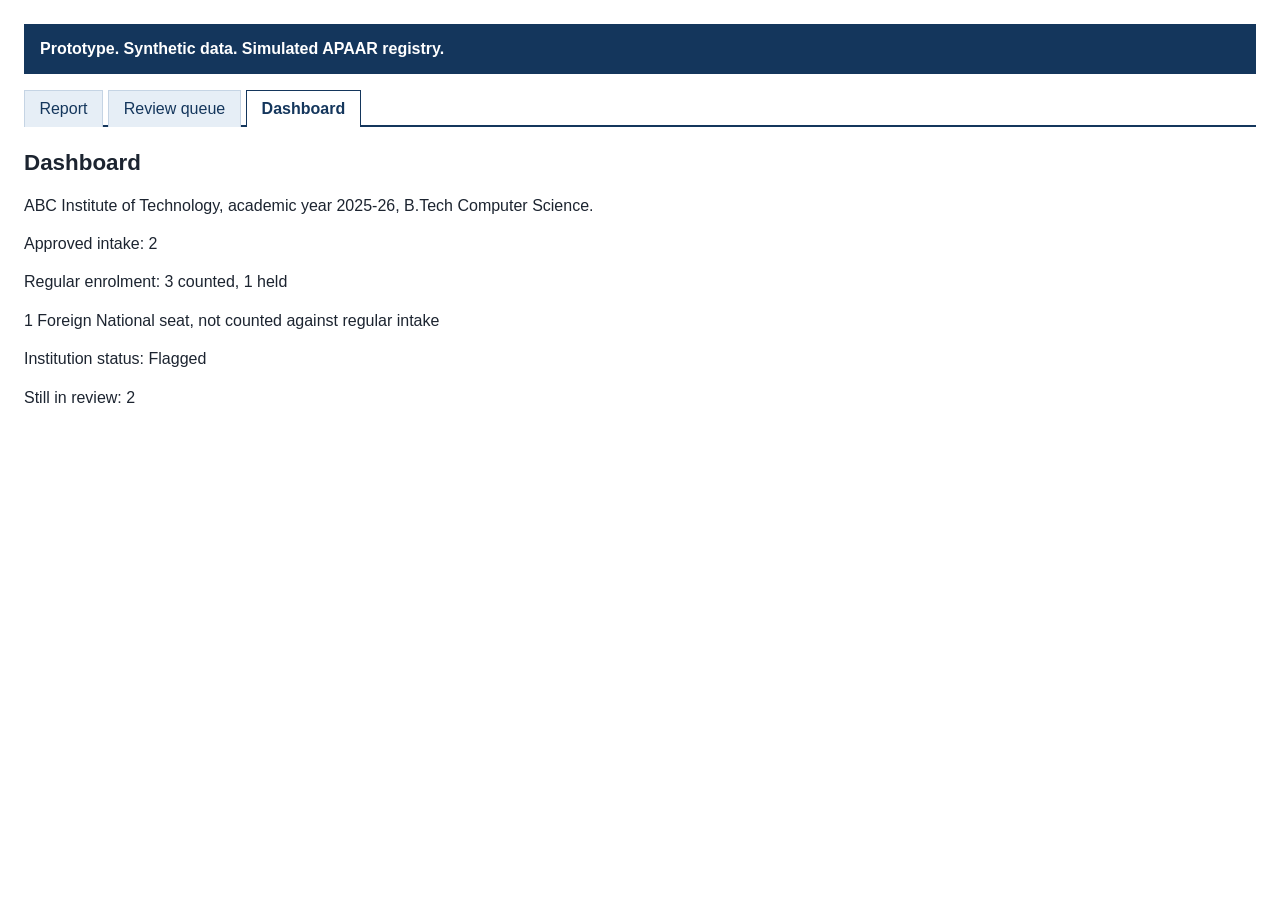
==== dashboard.html @ 9d65bcd4 "Done from my side check and only hosting is left" ====
<!DOCTYPE html>
<html lang="en">
<head>
  <meta charset="utf-8">
  <title>Dashboard</title>
  <link rel="stylesheet" href="style.css">
</head>
<body data-page="dashboard">
  <p class="banner">Prototype. Synthetic data. Simulated APAAR registry.</p>
  <nav>
    <a href="index.html">Report</a>
    <a href="review.html">Review queue</a>
    <a href="dashboard.html">Dashboard</a>
  </nav>
  <h1>Dashboard</h1>
  <div id="screen"></div>
  <script src="data.js"></script>
  <script src="app.js"></script>
</body>
</html>
---- style.css ----
body {
  background: #fff;
  color: #1c2430;
  font-family: sans-serif;
  line-height: 1.4;
  margin: 1.5rem;
}

.banner {
  background: #14365c;
  color: #fff;
  font-weight: 700;
  margin: 0 0 1rem;
  padding: 0.85rem 1rem;
}

nav {
  display: flex;
  border-bottom: 2px solid #14365c;
  margin: 0 0 1.25rem;
}

nav a {
  background: #e6eef6;
  border: 1px solid #c5d4e4;
  border-bottom: none;
  color: #14365c;
  margin: 0 0.35rem -2px 0;
  padding: 0.45rem 0.9rem;
  text-decoration: none;
}

body[data-page="report"] nav a[href="index.html"],
body[data-page="review"] nav a[href="review.html"],
body[data-page="dashboard"] nav a[href="dashboard.html"] {
  background: #fff;
  border-color: #14365c;
  font-weight: 700;
}

h1 {
  font-size: 1.4rem;
  margin: 0 0 0.75rem;
}

.card {
  background: #f7f9fc;
  border: 1px solid #d0d7e2;
  margin-bottom: 1rem;
  padding: 0.9rem 1rem;
}

.card p {
  margin: 0.25rem 0;
}

.subject {
  font-weight: 700;
}

.reason {
  background: #1d4e89;
  border-radius: 999px;
  color: #fff;
  display: inline-block;
  font-size: 0.75rem;
  font-weight: 700;
  margin-top: 0.35rem;
  padding: 0.15rem 0.55rem;
}

.message {
  margin-top: 0.55rem;
}

.held {
  font-style: italic;
}

.score {
  color: #14365c;
  font-weight: 700;
}

button {
  margin: 0.6rem 0.5rem 0 0;
}
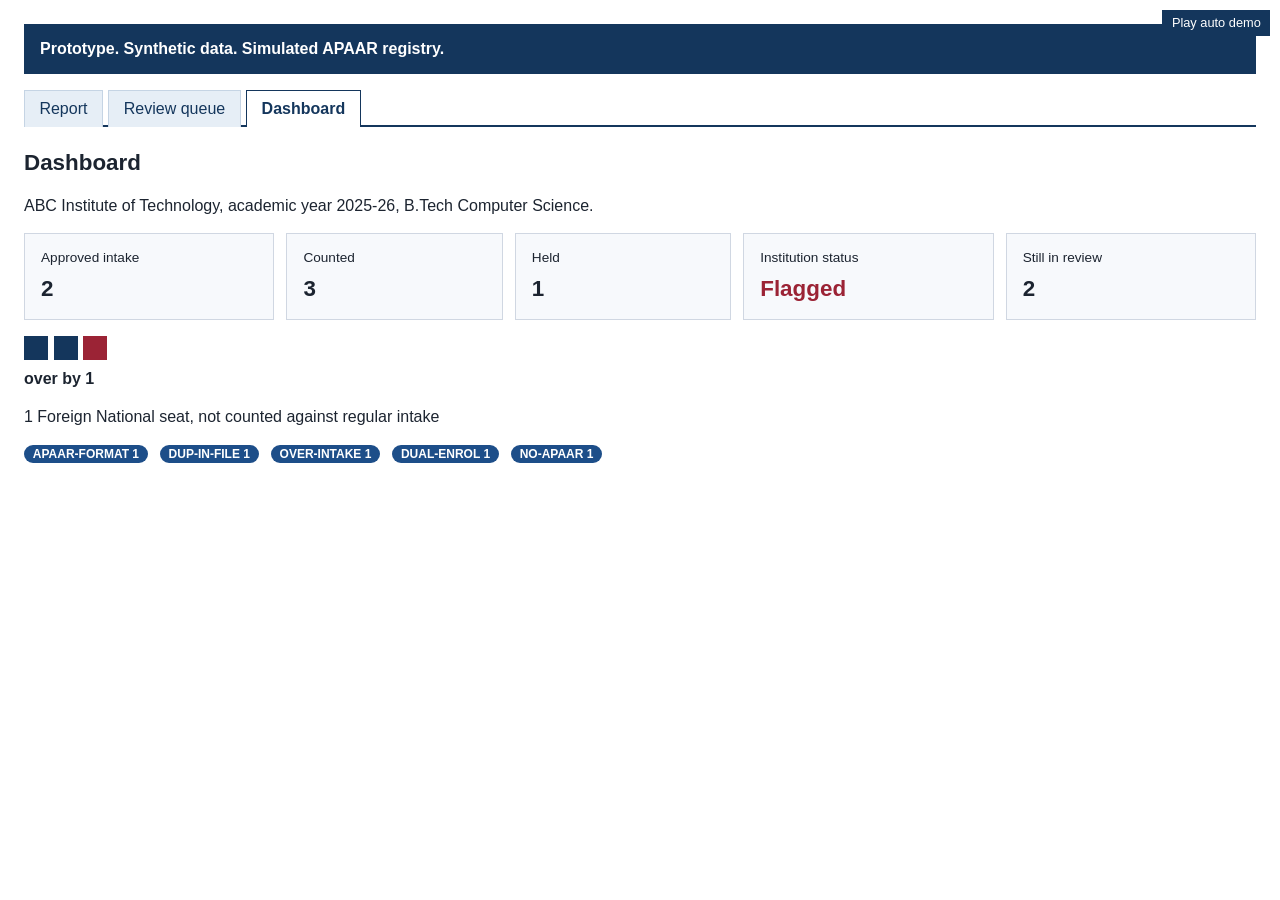
==== commit bee50bc2: "demo" ====
--- a/dashboard.html
+++ b/dashboard.html
@@ -16,5 +16,6 @@
   <div id="screen"></div>
   <script src="data.js"></script>
   <script src="app.js"></script>
+  <script src="demo.js"></script>
 </body>
 </html>
--- a/style.css
+++ b/style.css
@@ -85,3 +85,170 @@
 button {
   margin: 0.6rem 0.5rem 0 0;
 }
+
+.stats {
+  display: flex;
+  flex-wrap: wrap;
+  gap: 0.75rem;
+  margin: 1rem 0;
+}
+
+.stat {
+  background: #f7f9fc;
+  border: 1px solid #d0d7e2;
+  color: #1c2430;
+  flex: 1 1 8rem;
+  font: inherit;
+  margin: 0;
+  padding: 0.9rem 1rem;
+  text-align: left;
+}
+
+button.stat {
+  cursor: pointer;
+}
+
+.stat-label {
+  font-size: 0.85rem;
+  margin: 0;
+}
+
+.stat-value {
+  font-size: 1.4rem;
+  font-weight: 700;
+  margin: 0.35rem 0 0;
+}
+
+.stat-value.flagged {
+  color: #9b2335;
+}
+
+.stat-names {
+  margin: 0.55rem 0 0;
+  padding-left: 1.1rem;
+}
+
+.seat-bar {
+  display: flex;
+  gap: 0.35rem;
+  margin: 0.5rem 0;
+}
+
+.seat {
+  background: #14365c;
+  display: inline-block;
+  height: 1.5rem;
+  width: 1.5rem;
+}
+
+.seat-over {
+  background: #9b2335;
+}
+
+.seat-label {
+  font-weight: 700;
+  margin: 0.25rem 0 0.75rem;
+}
+
+.chips {
+  display: flex;
+  flex-wrap: wrap;
+  gap: 0.75rem;
+  margin-top: 1rem;
+}
+
+.chip-block {
+  display: flex;
+  flex-direction: column;
+  align-items: flex-start;
+}
+
+.chip {
+  background: #1d4e89;
+  border: none;
+  border-radius: 999px;
+  color: #fff;
+  cursor: pointer;
+  font-size: 0.75rem;
+  font-weight: 700;
+  margin: 0;
+  padding: 0.15rem 0.55rem;
+}
+
+.chip-detail {
+  background: #f7f9fc;
+  border: 1px solid #d0d7e2;
+  margin-top: 0.45rem;
+  padding: 0.75rem 1rem;
+}
+
+.chip-detail ul {
+  margin: 0;
+  padding-left: 1.1rem;
+}
+
+.demo-play {
+  background: #14365c;
+  border: none;
+  color: #fff;
+  cursor: pointer;
+  font-family: sans-serif;
+  font-size: 0.8rem;
+  margin: 0;
+  padding: 0.35rem 0.6rem;
+  position: fixed;
+  right: 0.6rem;
+  top: 0.6rem;
+  z-index: 30;
+}
+
+.demo-controls {
+  align-items: center;
+  background: #f7f9fc;
+  border: 1px solid #d0d7e2;
+  display: flex;
+  flex-wrap: wrap;
+  gap: 0.35rem;
+  justify-content: flex-end;
+  max-width: 28rem;
+  padding: 0.35rem;
+  position: fixed;
+  right: 0.6rem;
+  top: 0.6rem;
+  z-index: 30;
+}
+
+.demo-controls-hidden {
+  display: none;
+}
+
+.demo-controls button,
+.demo-controls select {
+  font-family: sans-serif;
+  font-size: 0.75rem;
+  margin: 0;
+}
+
+.demo-caption {
+  background: #14365c;
+  bottom: 1.25rem;
+  color: #fff;
+  font-family: sans-serif;
+  font-size: 1.3rem;
+  left: 50%;
+  line-height: 1.4;
+  margin: 0;
+  max-width: 46rem;
+  padding: 0.9rem 1.1rem;
+  position: fixed;
+  text-align: center;
+  transform: translateX(-50%);
+  width: calc(100% - 2rem);
+  z-index: 30;
+}
+
+.demo-highlight {
+  box-shadow: 0 0 16px rgba(29, 78, 137, 0.35);
+  outline: 3px solid #1d4e89;
+  outline-offset: 4px;
+}
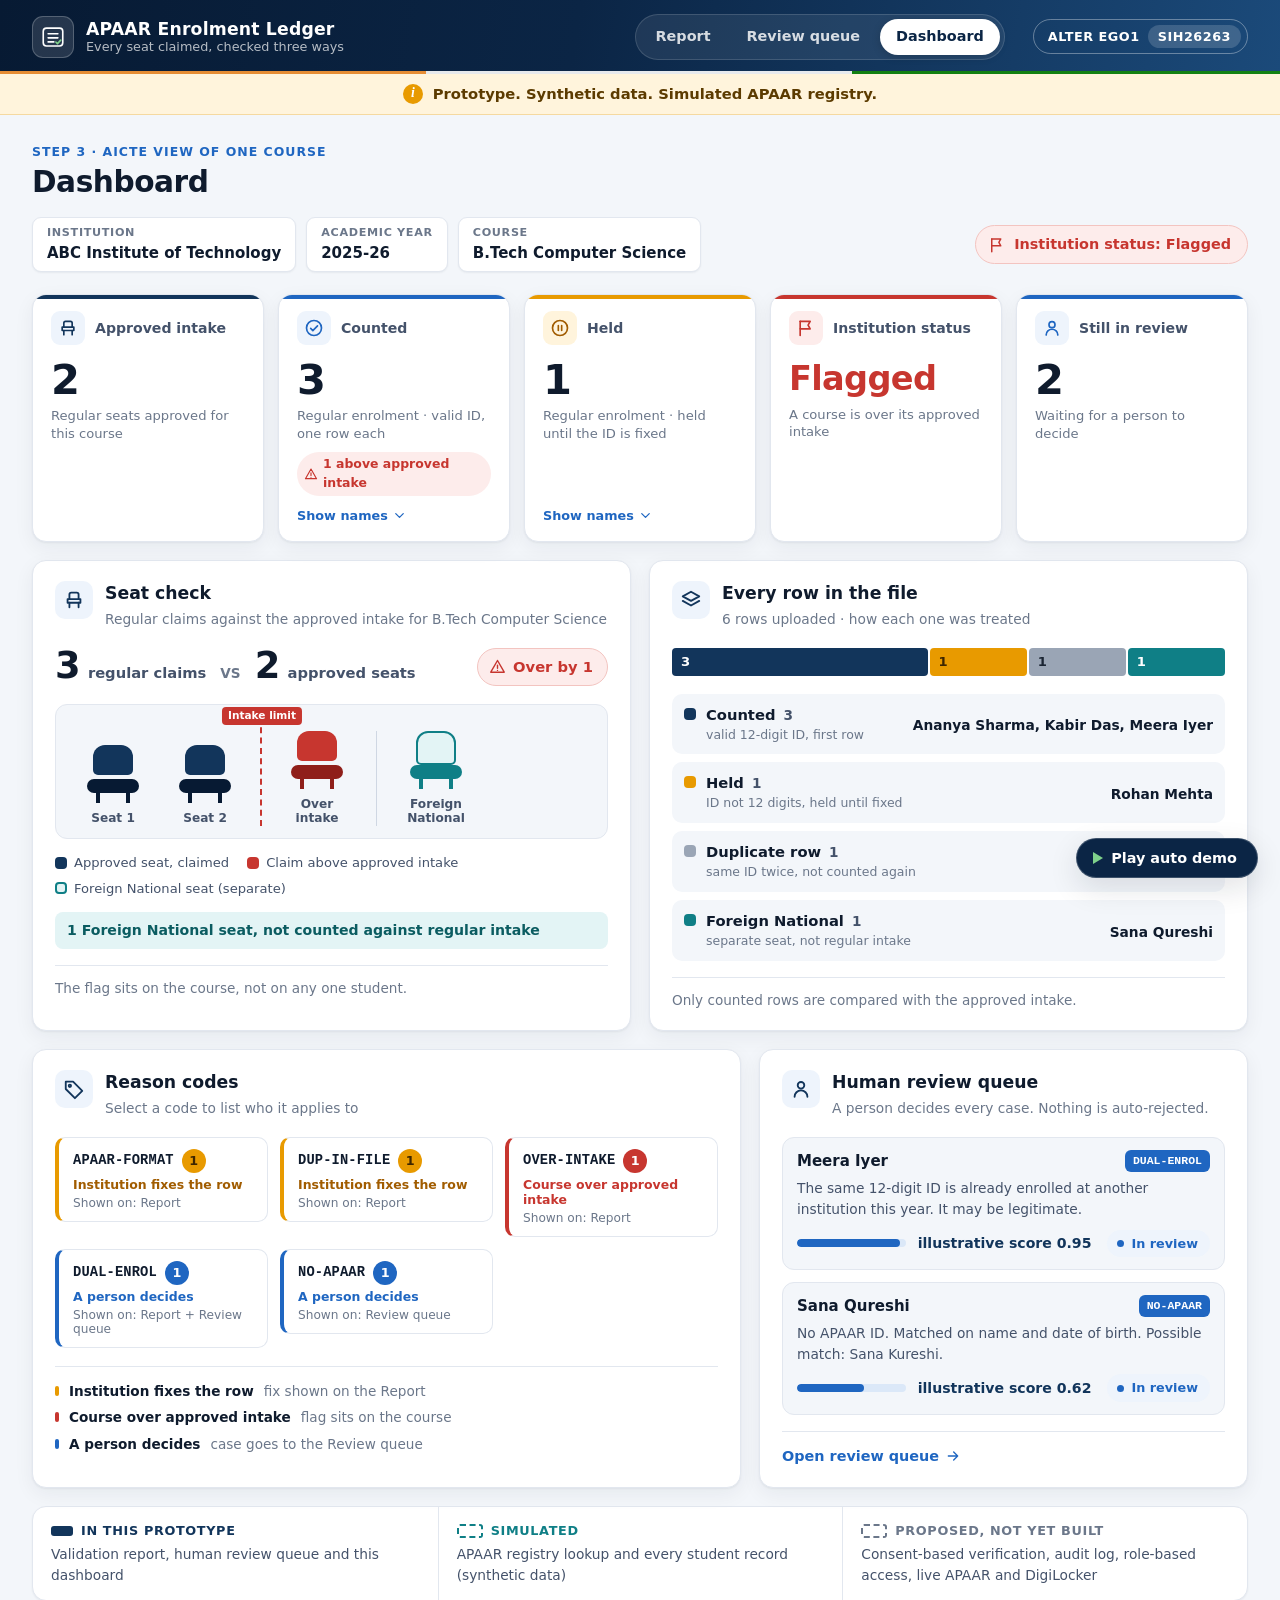
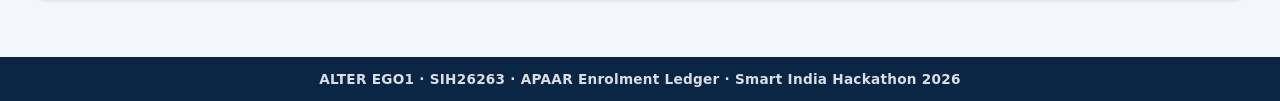
==== commit 30cbf29d: "Made design changes and updated looks of the dashboard" ====
--- a/dashboard.html
+++ b/dashboard.html
@@ -2,18 +2,35 @@
 <html lang="en">
 <head>
   <meta charset="utf-8">
-  <title>Dashboard</title>
+  <meta name="viewport" content="width=device-width, initial-scale=1">
+  <title>Dashboard · APAAR Enrolment Ledger</title>
   <link rel="stylesheet" href="style.css">
 </head>
 <body data-page="dashboard">
+  <header class="topbar">
+    <a class="brand" href="index.html">
+      <span class="brand-mark" aria-hidden="true">
+        <svg viewBox="0 0 32 32"><rect x="4" y="5" width="24" height="22" rx="4"/><path d="M10 12h12M10 17h12M10 22h7"/><path d="M19.5 22.2l2 2 4-4.4"/></svg>
+      </span>
+      <span class="brand-text">
+        <span class="brand-name">APAAR Enrolment Ledger</span>
+        <span class="brand-sub">Every seat claimed, checked three ways</span>
+      </span>
+    </a>
+    <nav>
+      <a href="index.html">Report</a>
+      <a href="review.html">Review queue</a>
+      <a href="dashboard.html">Dashboard</a>
+    </nav>
+    <p class="team-chip">ALTER EGO1 <span>SIH26263</span></p>
+  </header>
   <p class="banner">Prototype. Synthetic data. Simulated APAAR registry.</p>
-  <nav>
-    <a href="index.html">Report</a>
-    <a href="review.html">Review queue</a>
-    <a href="dashboard.html">Dashboard</a>
-  </nav>
-  <h1>Dashboard</h1>
-  <div id="screen"></div>
+  <main class="page">
+    <p class="eyebrow">Step 3 · AICTE view of one course</p>
+    <h1>Dashboard</h1>
+    <div id="screen"></div>
+  </main>
+  <footer class="site-footer">ALTER EGO1 · SIH26263 · APAAR Enrolment Ledger · Smart India Hackathon 2026</footer>
   <script src="data.js"></script>
   <script src="app.js"></script>
   <script src="demo.js"></script>
--- a/style.css
+++ b/style.css
@@ -1,220 +1,1531 @@
+/* APAAR Enrolment Ledger prototype. Plain CSS, no libraries. */
+
+:root {
+  --navy-950: #071a33;
+  --navy-900: #0b2545;
+  --navy-800: #12355b;
+  --navy-700: #1b4a7a;
+  --blue-600: #1f66c1;
+  --blue-500: #2a78d6;
+  --blue-100: #dbe8f8;
+  --blue-50: #eef4fc;
+
+  --ink: #0f1b2d;
+  --ink-2: #44526a;
+  --ink-3: #6b778a;
+  --line: #e2e7ef;
+  --line-2: #cfd7e3;
+  --surface: #ffffff;
+  --bg: #f3f6fa;
+
+  --red: #c7362f;
+  --red-bg: #fdeceb;
+  --red-line: #f3c4c0;
+  --amber: #a15c00;
+  --amber-mark: #e89a00;
+  --amber-bg: #fff4dc;
+  --amber-line: #f5d9a0;
+  --green: #18794e;
+  --green-bg: #e6f4ec;
+  --teal: #0f7f86;
+  --teal-bg: #e3f4f5;
+  --gray-mark: #9aa5b5;
+
+  --radius: 14px;
+  --radius-sm: 9px;
+  --shadow-sm: 0 1px 2px rgba(15, 27, 45, 0.06);
+  --shadow: 0 1px 2px rgba(15, 27, 45, 0.05), 0 6px 20px rgba(15, 27, 45, 0.06);
+  --shadow-lg: 0 10px 30px rgba(15, 27, 45, 0.12);
+
+  --font: "Inter", "Segoe UI", "Noto Sans", Roboto, system-ui, -apple-system, "Helvetica Neue", Arial, sans-serif;
+  --mono: ui-monospace, "SFMono-Regular", "Cascadia Code", "Noto Sans Mono", Menlo, monospace;
+}
+
+* {
+  box-sizing: border-box;
+}
+
+html {
+  scroll-behavior: smooth;
+}
+
 body {
-  background: #fff;
-  color: #1c2430;
-  font-family: sans-serif;
-  line-height: 1.4;
-  margin: 1.5rem;
-}
-
-.banner {
-  background: #14365c;
+  background: var(--bg);
+  color: var(--ink);
+  display: flex;
+  flex-direction: column;
+  font-family: var(--font);
+  font-size: 15px;
+  line-height: 1.5;
+  margin: 0;
+  min-height: 100vh;
+  -webkit-font-smoothing: antialiased;
+}
+
+/* ---------- Top bar ---------- */
+
+.topbar {
+  align-items: center;
+  background: linear-gradient(100deg, var(--navy-950) 0%, var(--navy-900) 45%, var(--navy-700) 100%);
   color: #fff;
-  font-weight: 700;
-  margin: 0 0 1rem;
-  padding: 0.85rem 1rem;
+  display: flex;
+  flex-wrap: wrap;
+  gap: 12px 28px;
+  padding: 14px 32px;
+  position: relative;
+}
+
+.topbar::after {
+  background: linear-gradient(90deg, #ff9933 0 33.3%, #ffffff 33.3% 66.6%, #138808 66.6% 100%);
+  bottom: 0;
+  content: "";
+  height: 3px;
+  left: 0;
+  opacity: 0.9;
+  position: absolute;
+  right: 0;
+}
+
+.brand {
+  align-items: center;
+  color: inherit;
+  display: flex;
+  gap: 12px;
+  text-decoration: none;
+}
+
+.brand-mark {
+  align-items: center;
+  background: rgba(255, 255, 255, 0.12);
+  border: 1px solid rgba(255, 255, 255, 0.22);
+  border-radius: 11px;
+  display: inline-flex;
+  height: 42px;
+  justify-content: center;
+  width: 42px;
+}
+
+.brand-mark svg {
+  fill: none;
+  height: 26px;
+  stroke: #fff;
+  stroke-linecap: round;
+  stroke-linejoin: round;
+  stroke-width: 2;
+  width: 26px;
+}
+
+.brand-mark svg path:last-child {
+  stroke: #7fd18b;
+}
+
+.brand-text {
+  display: flex;
+  flex-direction: column;
+  line-height: 1.2;
+}
+
+.brand-name {
+  font-size: 1.08rem;
+  font-weight: 700;
+  letter-spacing: 0.01em;
+}
+
+.brand-sub {
+  color: rgba(255, 255, 255, 0.7);
+  font-size: 0.8rem;
 }
 
 nav {
-  display: flex;
-  border-bottom: 2px solid #14365c;
-  margin: 0 0 1.25rem;
+  background: rgba(255, 255, 255, 0.08);
+  border: 1px solid rgba(255, 255, 255, 0.14);
+  border-radius: 999px;
+  display: flex;
+  gap: 4px;
+  margin-left: auto;
+  padding: 4px;
 }
 
 nav a {
-  background: #e6eef6;
-  border: 1px solid #c5d4e4;
-  border-bottom: none;
-  color: #14365c;
-  margin: 0 0.35rem -2px 0;
-  padding: 0.45rem 0.9rem;
+  border-radius: 999px;
+  color: rgba(255, 255, 255, 0.82);
+  font-size: 0.9rem;
+  font-weight: 600;
+  padding: 7px 16px;
   text-decoration: none;
+  transition: background 0.15s ease, color 0.15s ease;
+}
+
+nav a:hover {
+  background: rgba(255, 255, 255, 0.12);
+  color: #fff;
 }
 
 body[data-page="report"] nav a[href="index.html"],
 body[data-page="review"] nav a[href="review.html"],
 body[data-page="dashboard"] nav a[href="dashboard.html"] {
   background: #fff;
-  border-color: #14365c;
-  font-weight: 700;
+  box-shadow: 0 2px 8px rgba(0, 0, 0, 0.18);
+  color: var(--navy-900);
+}
+
+.team-chip {
+  align-items: center;
+  border: 1px solid rgba(255, 255, 255, 0.35);
+  border-radius: 999px;
+  display: inline-flex;
+  font-size: 0.8rem;
+  font-weight: 700;
+  gap: 8px;
+  letter-spacing: 0.04em;
+  margin: 0;
+  padding: 5px 6px 5px 14px;
+}
+
+.team-chip span {
+  background: rgba(255, 255, 255, 0.16);
+  border-radius: 999px;
+  font-weight: 600;
+  padding: 2px 10px;
+}
+
+/* ---------- Prototype banner (required on every page) ---------- */
+
+.banner {
+  align-items: center;
+  background: var(--amber-bg);
+  border-bottom: 1px solid var(--amber-line);
+  color: #5c3b00;
+  display: flex;
+  font-size: 0.92rem;
+  font-weight: 700;
+  gap: 10px;
+  justify-content: center;
+  margin: 0;
+  padding: 9px 32px;
+}
+
+.banner::before {
+  align-items: center;
+  background: var(--amber-mark);
+  border-radius: 50%;
+  color: #fff;
+  content: "i";
+  display: inline-flex;
+  flex: none;
+  font-family: Georgia, serif;
+  font-size: 0.85rem;
+  font-style: italic;
+  font-weight: 700;
+  height: 20px;
+  justify-content: center;
+  width: 20px;
+}
+
+/* ---------- Page ---------- */
+
+.page {
+  flex: 1;
+  margin: 0 auto;
+  max-width: 1320px;
+  padding: 28px 32px 56px;
+  width: 100%;
+}
+
+.eyebrow {
+  color: var(--blue-600);
+  font-size: 0.78rem;
+  font-weight: 700;
+  letter-spacing: 0.08em;
+  margin: 0 0 4px;
+  text-transform: uppercase;
 }
 
 h1 {
-  font-size: 1.4rem;
-  margin: 0 0 0.75rem;
+  font-size: 1.85rem;
+  font-weight: 800;
+  letter-spacing: -0.015em;
+  line-height: 1.2;
+  margin: 0 0 16px;
+}
+
+.lede {
+  color: var(--ink-2);
+  font-size: 1rem;
+  margin: 0 0 18px;
+}
+
+.site-footer {
+  background: var(--navy-900);
+  color: rgba(255, 255, 255, 0.85);
+  font-size: 0.85rem;
+  font-weight: 600;
+  letter-spacing: 0.02em;
+  padding: 12px 32px;
+  text-align: center;
+}
+
+.icon {
+  display: inline-flex;
+  flex: none;
+}
+
+.icon svg {
+  fill: none;
+  height: 100%;
+  stroke: currentColor;
+  stroke-linecap: round;
+  stroke-linejoin: round;
+  stroke-width: 2;
+  width: 100%;
+}
+
+/* ---------- Context bar ---------- */
+
+.context {
+  align-items: stretch;
+  display: flex;
+  flex-wrap: wrap;
+  gap: 10px;
+  margin: 0 0 22px;
+}
+
+.context-item {
+  background: var(--surface);
+  border: 1px solid var(--line);
+  border-radius: var(--radius-sm);
+  box-shadow: var(--shadow-sm);
+  display: flex;
+  flex-direction: column;
+  margin: 0;
+  padding: 7px 14px;
+}
+
+.context-label {
+  color: var(--ink-3);
+  font-size: 0.7rem;
+  font-weight: 700;
+  letter-spacing: 0.06em;
+  text-transform: uppercase;
+}
+
+.context-value {
+  font-weight: 650;
+}
+
+.status-pill {
+  align-items: center;
+  align-self: center;
+  border-radius: 999px;
+  display: inline-flex;
+  font-size: 0.9rem;
+  font-weight: 700;
+  gap: 8px;
+  margin: 0 0 0 auto;
+  padding: 8px 16px 8px 12px;
+}
+
+.status-pill .icon {
+  height: 18px;
+  width: 18px;
+}
+
+.status-pill.is-flagged {
+  background: var(--red-bg);
+  border: 1px solid var(--red-line);
+  color: var(--red);
+}
+
+.status-pill.is-flagged .icon {
+  animation: wave 2.4s ease-in-out infinite;
+  transform-origin: 20% 90%;
+}
+
+.status-pill.is-clear {
+  background: var(--green-bg);
+  color: var(--green);
+}
+
+/* ---------- Cards (Report and Review queue) ---------- */
+
+.card-grid {
+  display: grid;
+  gap: 16px;
+  grid-template-columns: repeat(auto-fill, minmax(min(100%, 420px), 1fr));
 }
 
 .card {
-  background: #f7f9fc;
-  border: 1px solid #d0d7e2;
-  margin-bottom: 1rem;
-  padding: 0.9rem 1rem;
+  --accent: var(--amber-mark);
+  animation: rise 0.45s ease backwards;
+  animation-delay: calc(var(--i, 0) * 70ms);
+  background: var(--surface);
+  border: 1px solid var(--line);
+  border-radius: var(--radius);
+  box-shadow: var(--shadow);
+  margin: 0;
+  overflow: hidden;
+  padding: 18px 20px 18px 24px;
+  position: relative;
+}
+
+.card::before {
+  background: var(--accent);
+  bottom: 0;
+  content: "";
+  left: 0;
+  position: absolute;
+  top: 0;
+  width: 5px;
+}
+
+.card[data-kind="seat"] {
+  --accent: var(--red);
+}
+
+.card[data-kind="person"] {
+  --accent: var(--blue-500);
 }
 
 .card p {
-  margin: 0.25rem 0;
+  margin: 0;
 }
 
 .subject {
-  font-weight: 700;
-}
-
-.reason {
-  background: #1d4e89;
+  font-size: 1.12rem;
+  font-weight: 750;
+}
+
+.card .reason {
+  background: var(--navy-900);
+  border-radius: 6px;
+  color: #fff;
+  display: inline-block;
+  font-family: var(--mono);
+  font-size: 0.74rem;
+  font-weight: 700;
+  letter-spacing: 0.02em;
+  margin-top: 6px;
+  padding: 3px 9px;
+}
+
+.card[data-kind="seat"] .reason {
+  background: var(--red);
+}
+
+.card[data-kind="person"] .reason {
+  background: var(--blue-600);
+}
+
+.card .message {
+  margin-top: 10px;
+}
+
+.fix {
+  background: var(--bg);
+  border: 1px solid var(--line);
+  border-radius: 8px;
+  color: var(--ink-2);
+  font-size: 0.92rem;
+  padding: 7px 11px;
+}
+
+.card .fix {
+  margin-top: 10px;
+}
+
+.card .held {
+  align-items: center;
+  color: var(--amber);
+  display: flex;
+  font-size: 0.9rem;
+  font-weight: 600;
+  gap: 6px;
+  margin-top: 10px;
+}
+
+.held::before {
+  background: var(--amber-mark);
+  border-radius: 50%;
+  content: "";
+  height: 8px;
+  width: 8px;
+}
+
+/* Illustrative score meter */
+
+.score-meter {
+  align-items: center;
+  display: flex;
+  gap: 12px;
+  margin-top: 12px;
+}
+
+.score-track {
+  background: var(--blue-100);
+  border-radius: 999px;
+  flex: 1;
+  height: 8px;
+  max-width: 220px;
+  overflow: hidden;
+}
+
+.score-fill {
+  animation: grow 0.9s cubic-bezier(0.2, 0.7, 0.2, 1) 0.2s backwards;
+  background: var(--blue-600);
+  border-radius: 999px;
+  display: block;
+  height: 100%;
+  transform-origin: left center;
+}
+
+.score {
+  color: var(--navy-800);
+  font-size: 0.88rem;
+  font-variant-numeric: tabular-nums;
+  font-weight: 700;
+  white-space: nowrap;
+}
+
+.decision {
+  align-items: center;
+  background: var(--blue-50);
+  border-radius: 999px;
+  color: var(--blue-600);
+  display: inline-flex;
+  font-size: 0.8rem;
+  font-weight: 700;
+  gap: 7px;
+  padding: 4px 12px 4px 10px;
+  transition: background 0.2s ease, color 0.2s ease;
+}
+
+.card .decision {
+  margin-top: 12px;
+}
+
+.decision::before {
+  animation: pulse 1.6s ease-in-out infinite;
+  background: currentColor;
+  border-radius: 50%;
+  content: "";
+  height: 7px;
+  width: 7px;
+}
+
+.decision[data-state="accepted"] {
+  animation: pop 0.35s ease;
+  background: var(--green-bg);
+  color: var(--green);
+}
+
+.decision[data-state="sent-back"] {
+  animation: pop 0.35s ease;
+  background: var(--amber-bg);
+  color: var(--amber);
+}
+
+.decision[data-state="accepted"]::before,
+.decision[data-state="sent-back"]::before {
+  animation: none;
+}
+
+.actions {
+  border-top: 1px solid var(--line);
+  display: flex;
+  gap: 10px;
+  margin-top: 14px;
+  padding-top: 14px;
+}
+
+button {
+  font-family: inherit;
+}
+
+.btn {
+  border-radius: 9px;
+  cursor: pointer;
+  font-size: 0.92rem;
+  font-weight: 700;
+  margin: 0;
+  padding: 9px 18px;
+  transition: transform 0.1s ease, box-shadow 0.15s ease, background 0.15s ease;
+}
+
+.btn:active {
+  transform: translateY(1px);
+}
+
+.btn-primary {
+  background: var(--navy-800);
+  border: 1px solid var(--navy-800);
+  box-shadow: 0 2px 6px rgba(18, 53, 91, 0.25);
+  color: #fff;
+}
+
+.btn-primary:hover {
+  background: var(--navy-700);
+}
+
+.btn-secondary {
+  background: #fff;
+  border: 1px solid var(--line-2);
+  color: var(--navy-800);
+}
+
+.btn-secondary:hover {
+  background: var(--bg);
+}
+
+/* ---------- Dashboard: stat cards ---------- */
+
+.stats {
+  display: grid;
+  gap: 14px;
+  grid-template-columns: repeat(5, minmax(0, 1fr));
+  margin: 0 0 18px;
+}
+
+.stat {
+  --tone: var(--navy-800);
+  --tone-bg: var(--blue-50);
+  align-items: flex-start;
+  animation: rise 0.5s ease backwards;
+  animation-delay: calc(var(--i, 0) * 70ms);
+  background: var(--surface);
+  border: 1px solid var(--line);
+  border-radius: var(--radius);
+  box-shadow: var(--shadow);
+  color: var(--ink);
+  display: flex;
+  flex-direction: column;
+  font: inherit;
+  margin: 0;
+  overflow: hidden;
+  padding: 16px 18px;
+  position: relative;
+  text-align: left;
+}
+
+.stat::before {
+  background: var(--tone);
+  content: "";
+  height: 4px;
+  left: 0;
+  position: absolute;
+  right: 0;
+  top: 0;
+}
+
+.tone-navy { --tone: var(--navy-800); --tone-bg: var(--blue-50); }
+.tone-blue { --tone: var(--blue-600); --tone-bg: var(--blue-50); }
+.tone-amber { --tone: var(--amber-mark); --tone-bg: var(--amber-bg); }
+.tone-red { --tone: var(--red); --tone-bg: var(--red-bg); }
+.tone-green { --tone: var(--green); --tone-bg: var(--green-bg); }
+
+button.stat {
+  cursor: pointer;
+  transition: transform 0.15s ease, box-shadow 0.15s ease, border-color 0.15s ease;
+}
+
+button.stat:hover {
+  border-color: var(--line-2);
+  box-shadow: var(--shadow-lg);
+  transform: translateY(-2px);
+}
+
+.stat-top {
+  align-items: center;
+  display: flex;
+  gap: 10px;
+}
+
+.stat-icon {
+  background: var(--tone-bg);
+  border-radius: 9px;
+  color: var(--tone);
+  height: 34px;
+  padding: 7px;
+  width: 34px;
+}
+
+.tone-amber .stat-icon {
+  color: var(--amber);
+}
+
+.stat-label {
+  color: var(--ink-2);
+  font-size: 0.88rem;
+  font-weight: 650;
+}
+
+.stat-value {
+  font-size: 2.6rem;
+  font-variant-numeric: tabular-nums;
+  font-weight: 800;
+  letter-spacing: -0.02em;
+  line-height: 1.1;
+  margin: 12px 0 4px;
+}
+
+.stat-value.flagged {
+  color: var(--red);
+  font-size: 2.1rem;
+  line-height: 1.32;
+}
+
+.stat-caption {
+  color: var(--ink-3);
+  font-size: 0.82rem;
+  line-height: 1.35;
+}
+
+.stat-delta {
+  align-items: center;
+  background: var(--red-bg);
+  border-radius: 999px;
+  color: var(--red);
+  display: inline-flex;
+  font-size: 0.78rem;
+  font-weight: 700;
+  gap: 5px;
+  margin-top: 10px;
+  padding: 3px 10px 3px 7px;
+}
+
+.stat-delta .icon {
+  height: 14px;
+  width: 14px;
+}
+
+.stat-hint {
+  align-items: center;
+  color: var(--blue-600);
+  display: inline-flex;
+  font-size: 0.8rem;
+  font-weight: 700;
+  gap: 4px;
+  margin-top: auto;
+  padding-top: 10px;
+}
+
+.stat-hint .icon {
+  height: 15px;
+  transition: transform 0.2s ease;
+  width: 15px;
+}
+
+.stat[aria-expanded="true"] .stat-hint .icon {
+  transform: rotate(180deg);
+}
+
+.stat-names {
+  animation: rise 0.25s ease backwards;
+  border-top: 1px dashed var(--line-2);
+  display: flex;
+  flex-direction: column;
+  gap: 5px;
+  margin-top: 10px;
+  padding-top: 10px;
+  width: 100%;
+}
+
+.stat-names[hidden] {
+  display: none;
+}
+
+.stat-name {
+  align-items: center;
+  display: flex;
+  font-size: 0.9rem;
+  font-weight: 600;
+  gap: 8px;
+}
+
+.stat-name::before {
+  background: var(--tone);
+  border-radius: 50%;
+  content: "";
+  height: 7px;
+  width: 7px;
+}
+
+/* ---------- Dashboard: panels ---------- */
+
+.dash-grid {
+  display: grid;
+  gap: 18px;
+  grid-template-columns: minmax(0, 1fr) minmax(0, 1fr);
+  margin-bottom: 18px;
+}
+
+.dash-grid-b {
+  grid-template-columns: minmax(0, 1.45fr) minmax(0, 1fr);
+}
+
+.panel {
+  animation: rise 0.55s ease 0.25s backwards;
+  background: var(--surface);
+  border: 1px solid var(--line);
+  border-radius: var(--radius);
+  box-shadow: var(--shadow);
+  padding: 20px 22px;
+}
+
+.panel-head {
+  align-items: flex-start;
+  display: flex;
+  gap: 12px;
+  margin-bottom: 18px;
+}
+
+.panel-icon {
+  background: var(--blue-50);
+  border-radius: 10px;
+  color: var(--navy-800);
+  height: 38px;
+  padding: 8px;
+  width: 38px;
+}
+
+.panel-title {
+  font-size: 1.08rem;
+  font-weight: 750;
+  margin: 0;
+}
+
+.panel-sub {
+  color: var(--ink-3);
+  font-size: 0.86rem;
+  margin: 2px 0 0;
+}
+
+.panel-foot {
+  border-top: 1px solid var(--line);
+  color: var(--ink-3);
+  font-size: 0.85rem;
+  margin: 16px 0 0;
+  padding-top: 12px;
+}
+
+.panel-link {
+  align-items: center;
+  border-top: 1px solid var(--line);
+  color: var(--blue-600);
+  display: flex;
+  font-size: 0.9rem;
+  font-weight: 700;
+  gap: 6px;
+  margin-top: 16px;
+  padding-top: 14px;
+  text-decoration: none;
+}
+
+.panel-link .icon {
+  height: 16px;
+  transition: transform 0.15s ease;
+  width: 16px;
+}
+
+.panel-link:hover .icon {
+  transform: translateX(3px);
+}
+
+/* Seat check (CSS-only seats) */
+
+.seat-hero {
+  align-items: center;
+  display: flex;
+  flex-wrap: wrap;
+  gap: 12px 18px;
+  justify-content: space-between;
+  margin-bottom: 18px;
+}
+
+.seat-figure {
+  align-items: baseline;
+  display: flex;
+  flex-wrap: wrap;
+  gap: 4px 8px;
+  margin: 0;
+}
+
+.seat-num {
+  font-size: 2.3rem;
+  font-variant-numeric: tabular-nums;
+  font-weight: 800;
+  letter-spacing: -0.02em;
+  line-height: 1;
+}
+
+.seat-of {
+  color: var(--ink-2);
+  font-size: 0.92rem;
+  font-weight: 600;
+}
+
+.seat-vs {
+  color: var(--ink-3);
+  font-size: 0.85rem;
+  font-weight: 700;
+  margin: 0 6px;
+  text-transform: uppercase;
+}
+
+.seat-label {
+  align-items: center;
+  border-radius: 999px;
+  display: inline-flex;
+  font-size: 0.92rem;
+  font-weight: 800;
+  gap: 7px;
+  margin: 0;
+  padding: 7px 14px 7px 11px;
+}
+
+.seat-label .icon {
+  height: 17px;
+  width: 17px;
+}
+
+.seat-label.is-over {
+  background: var(--red-bg);
+  border: 1px solid var(--red-line);
+  color: var(--red);
+}
+
+.seat-label.is-ok {
+  background: var(--green-bg);
+  color: var(--green);
+}
+
+.seat-bar {
+  align-items: flex-end;
+  background: var(--bg);
+  border: 1px solid var(--line);
+  border-radius: 12px;
+  display: flex;
+  flex-wrap: wrap;
+  gap: 14px;
+  padding: 26px 18px 12px;
+}
+
+.seat-slot {
+  align-items: center;
+  animation: seat-in 0.5s cubic-bezier(0.2, 0.8, 0.3, 1.3) backwards;
+  animation-delay: calc(0.35s + var(--i, 0) * 130ms);
+  display: flex;
+  flex-direction: column;
+  gap: 8px;
+  width: 78px;
+}
+
+.seat {
+  --seat: var(--navy-800);
+  --seat-dark: var(--navy-950);
+  background:
+    linear-gradient(var(--seat-dark), var(--seat-dark)) 9px 100% / 4px 12px no-repeat,
+    linear-gradient(var(--seat-dark), var(--seat-dark)) calc(100% - 9px) 100% / 4px 12px no-repeat;
+  display: block;
+  height: 58px;
+  position: relative;
+  width: 52px;
+}
+
+/* Backrest */
+.seat::before {
+  background: var(--seat);
+  border-radius: 12px 12px 5px 5px;
+  content: "";
+  height: 30px;
+  left: 6px;
+  position: absolute;
+  right: 6px;
+  top: 0;
+}
+
+/* Cushion */
+.seat::after {
+  background: var(--seat-dark);
+  border-radius: 7px;
+  bottom: 10px;
+  content: "";
+  height: 14px;
+  left: 0;
+  position: absolute;
+  right: 0;
+}
+
+.seat-empty {
+  --seat: transparent;
+  --seat-dark: transparent;
+  background: none;
+  border-radius: 10px;
+  outline: 2px dashed var(--line-2);
+  outline-offset: -2px;
+}
+
+.seat-over {
+  --seat: var(--red);
+  --seat-dark: #8f1f1a;
+  animation: alarm 1.8s ease-in-out 1.2s infinite;
+}
+
+.seat-fn {
+  --seat: var(--teal-bg);
+  --seat-dark: var(--teal);
+}
+
+.seat-fn::before {
+  border: 2px solid var(--teal);
+}
+
+.seat-caption {
+  color: var(--ink-2);
+  font-size: 0.76rem;
+  font-weight: 650;
+  line-height: 1.2;
+  text-align: center;
+}
+
+.seat-limit {
+  align-self: stretch;
+  border-left: 2px dashed var(--red);
+  margin: -14px 2px 0;
+  position: relative;
+}
+
+.seat-limit::before {
+  background: var(--red);
+  border-radius: 4px;
+  color: #fff;
+  content: "Intake limit";
+  font-size: 0.66rem;
+  font-weight: 700;
+  left: 50%;
+  padding: 1px 6px;
+  position: absolute;
+  top: -10px;
+  transform: translateX(-50%);
+  white-space: nowrap;
+}
+
+.seat-divider {
+  align-self: stretch;
+  background: var(--line-2);
+  margin: 0 6px;
+  width: 1px;
+}
+
+.legend {
+  display: flex;
+  flex-wrap: wrap;
+  gap: 6px 18px;
+  list-style: none;
+  margin: 14px 0 0;
+  padding: 0;
+}
+
+.legend li {
+  align-items: center;
+  color: var(--ink-2);
+  display: flex;
+  font-size: 0.82rem;
+  gap: 7px;
+}
+
+.swatch {
+  border-radius: 4px;
+  display: inline-block;
+  flex: none;
+  height: 12px;
+  width: 12px;
+}
+
+.legend .swatch {
+  animation: none;
+  background: var(--navy-800);
+}
+
+.legend .swatch::before,
+.legend .swatch::after {
+  display: none;
+}
+
+.legend .swatch.seat-over {
+  background: var(--red);
+}
+
+.legend .swatch.seat-fn {
+  background: var(--teal-bg);
+  border: 2px solid var(--teal);
+}
+
+.seat-note {
+  background: var(--teal-bg);
+  border-radius: 8px;
+  color: #0b5c61;
+  font-size: 0.88rem;
+  font-weight: 650;
+  margin: 14px 0 0;
+  padding: 8px 12px;
+}
+
+/* Every row in the file: tall segmented bar */
+
+.segbar {
+  animation: grow 0.9s cubic-bezier(0.2, 0.7, 0.2, 1) 0.45s backwards;
+  display: flex;
+  gap: 2px;
+  height: 28px;
+  transform-origin: left center;
+}
+
+.seg {
+  align-items: center;
+  border-radius: 4px;
+  color: #fff;
+  cursor: default;
+  display: flex;
+  flex-basis: 0;
+  font-size: 0.82rem;
+  font-weight: 800;
+  min-width: 26px;
+  padding: 0 9px;
+  position: relative;
+  transition: filter 0.15s ease;
+}
+
+.seg:hover {
+  filter: brightness(1.08);
+}
+
+.seg[data-tip]:hover::after {
+  background: var(--navy-950);
+  border-radius: 7px;
+  bottom: calc(100% + 8px);
+  box-shadow: var(--shadow-lg);
+  color: #fff;
+  content: attr(data-tip);
+  font-size: 0.8rem;
+  font-weight: 600;
+  left: 0;
+  padding: 6px 10px;
+  position: absolute;
+  white-space: nowrap;
+  z-index: 5;
+}
+
+.seg-counted { background: var(--navy-800); }
+.seg-held { background: var(--amber-mark); color: #3d2600; }
+.seg-duplicate { background: var(--gray-mark); color: #1b2533; }
+.seg-fn { background: var(--teal); }
+.seg-other { background: #6250d6; }
+
+.seg-legend {
+  display: grid;
+  gap: 8px;
+  grid-template-columns: minmax(0, 1fr);
+  list-style: none;
+  margin: 18px 0 0;
+  padding: 0;
+}
+
+.seg-item {
+  align-items: flex-start;
+  background: var(--bg);
+  border-radius: 10px;
+  display: flex;
+  gap: 10px;
+  padding: 10px 12px;
+}
+
+.seg-item .swatch {
+  margin-top: 4px;
+}
+
+.seg-text {
+  display: grid;
+  gap: 0 14px;
+  grid-template-columns: minmax(150px, auto) 1fr;
+  min-width: 0;
+  width: 100%;
+}
+
+.seg-head {
+  grid-column: 1;
+}
+
+.seg-detail {
+  grid-column: 1;
+}
+
+.seg-names {
+  align-self: center;
+  grid-column: 2;
+  grid-row: 1 / span 2;
+  text-align: right;
+}
+
+.seg-head {
+  align-items: baseline;
+  display: flex;
+  gap: 8px;
+}
+
+.seg-head strong {
+  font-size: 0.92rem;
+}
+
+.seg-count {
+  color: var(--ink-2);
+  font-size: 0.85rem;
+  font-variant-numeric: tabular-nums;
+  font-weight: 800;
+}
+
+.seg-detail {
+  color: var(--ink-3);
+  font-size: 0.78rem;
+}
+
+.seg-names {
+  color: var(--ink);
+  font-size: 0.86rem;
+  font-weight: 600;
+  margin-top: 3px;
+}
+
+/* Reason code chips */
+
+.chips {
+  display: grid;
+  gap: 12px;
+  grid-template-columns: repeat(auto-fill, minmax(210px, 1fr));
+  margin: 0;
+}
+
+.chip-block {
+  --kind: var(--amber-mark);
+  --kind-ink: var(--amber);
+  --kind-bg: var(--amber-bg);
+  animation: rise 0.45s ease backwards;
+  animation-delay: calc(0.4s + var(--i, 0) * 60ms);
+  display: flex;
+  flex-direction: column;
+  gap: 8px;
+}
+
+.chip-block.kind-seat {
+  --kind: var(--red);
+  --kind-ink: var(--red);
+  --kind-bg: var(--red-bg);
+}
+
+.chip-block.kind-person {
+  --kind: var(--blue-600);
+  --kind-ink: var(--blue-600);
+  --kind-bg: var(--blue-50);
+}
+
+.chip {
+  background: var(--surface);
+  border: 1px solid var(--line);
+  border-left: 4px solid var(--kind);
+  border-radius: 10px;
+  color: var(--ink);
+  cursor: pointer;
+  display: flex;
+  flex-direction: column;
+  gap: 4px;
+  margin: 0;
+  padding: 11px 14px;
+  text-align: left;
+  transition: box-shadow 0.15s ease, transform 0.15s ease, background 0.15s ease;
+  width: 100%;
+}
+
+.chip:hover {
+  box-shadow: var(--shadow-lg);
+  transform: translateY(-2px);
+}
+
+.chip[aria-expanded="true"] {
+  background: var(--kind-bg);
+}
+
+.chip-top {
+  align-items: center;
+  display: flex;
+  gap: 8px;
+  justify-content: space-between;
+}
+
+.chip-code {
+  font-family: var(--mono);
+  font-size: 0.86rem;
+  font-weight: 800;
+  letter-spacing: 0.01em;
+}
+
+.chip-count {
+  align-items: center;
+  background: var(--kind);
   border-radius: 999px;
   color: #fff;
-  display: inline-block;
-  font-size: 0.75rem;
-  font-weight: 700;
-  margin-top: 0.35rem;
-  padding: 0.15rem 0.55rem;
-}
-
-.message {
-  margin-top: 0.55rem;
-}
-
-.held {
-  font-style: italic;
-}
-
-.score {
-  color: #14365c;
-  font-weight: 700;
-}
-
-button {
-  margin: 0.6rem 0.5rem 0 0;
-}
-
-.stats {
+  display: inline-flex;
+  font-size: 0.8rem;
+  font-weight: 800;
+  height: 24px;
+  justify-content: center;
+  min-width: 24px;
+  padding: 0 7px;
+}
+
+.kind-data .chip-count {
+  color: #3d2600;
+}
+
+.chip-kind {
+  color: var(--kind-ink);
+  font-size: 0.78rem;
+  font-weight: 700;
+}
+
+.chip-where {
+  color: var(--ink-3);
+  font-size: 0.76rem;
+}
+
+.chip-detail {
+  animation: rise 0.25s ease backwards;
+  background: var(--surface);
+  border: 1px solid var(--line);
+  border-radius: 10px;
+  box-shadow: var(--shadow-sm);
+  font-size: 0.88rem;
+  padding: 10px 14px;
+}
+
+.chip-detail[hidden] {
+  display: none;
+}
+
+.chip-subjects {
+  font-weight: 700;
+  margin: 0;
+  padding-left: 18px;
+}
+
+.chip-subjects li::marker {
+  color: var(--kind);
+}
+
+.chip-detail .message {
+  margin: 6px 0 0;
+}
+
+.chip-detail .fix {
+  margin: 8px 0 0;
+}
+
+.kind-legend {
+  border-top: 1px solid var(--line);
+  display: flex;
+  flex-direction: column;
+  gap: 6px;
+  list-style: none;
+  margin: 18px 0 0;
+  padding: 14px 0 0;
+}
+
+.kind-legend li {
+  align-items: center;
+  color: var(--ink-3);
   display: flex;
   flex-wrap: wrap;
-  gap: 0.75rem;
-  margin: 1rem 0;
-}
-
-.stat {
-  background: #f7f9fc;
-  border: 1px solid #d0d7e2;
-  color: #1c2430;
-  flex: 1 1 8rem;
-  font: inherit;
-  margin: 0;
-  padding: 0.9rem 1rem;
-  text-align: left;
-}
-
-button.stat {
-  cursor: pointer;
-}
-
-.stat-label {
   font-size: 0.85rem;
-  margin: 0;
-}
-
-.stat-value {
-  font-size: 1.4rem;
-  font-weight: 700;
-  margin: 0.35rem 0 0;
-}
-
-.stat-value.flagged {
-  color: #9b2335;
-}
-
-.stat-names {
-  margin: 0.55rem 0 0;
-  padding-left: 1.1rem;
-}
-
-.seat-bar {
-  display: flex;
-  gap: 0.35rem;
-  margin: 0.5rem 0;
-}
-
-.seat {
-  background: #14365c;
-  display: inline-block;
-  height: 1.5rem;
-  width: 1.5rem;
-}
-
-.seat-over {
-  background: #9b2335;
-}
-
-.seat-label {
-  font-weight: 700;
-  margin: 0.25rem 0 0.75rem;
-}
-
-.chips {
+  gap: 4px 10px;
+}
+
+.kind-legend strong {
+  color: var(--ink);
+  font-weight: 650;
+}
+
+.kind-dot {
+  background: var(--amber-mark);
+  border-radius: 3px;
+  height: 10px;
+  width: 4px;
+}
+
+.kind-legend .kind-seat .kind-dot { background: var(--red); }
+.kind-legend .kind-person .kind-dot { background: var(--blue-600); }
+
+/* Review queue summary on the dashboard */
+
+.queue {
+  display: flex;
+  flex-direction: column;
+  gap: 12px;
+  list-style: none;
+  margin: 0;
+  padding: 0;
+}
+
+.queue-item {
+  background: var(--bg);
+  border: 1px solid var(--line);
+  border-radius: 12px;
+  padding: 12px 14px;
+}
+
+.queue-head {
+  align-items: center;
   display: flex;
   flex-wrap: wrap;
-  gap: 0.75rem;
-  margin-top: 1rem;
-}
-
-.chip-block {
-  display: flex;
-  flex-direction: column;
-  align-items: flex-start;
-}
-
-.chip {
-  background: #1d4e89;
-  border: none;
+  gap: 8px;
+  justify-content: space-between;
+}
+
+.queue-name {
+  font-weight: 750;
+}
+
+.code-tag {
+  background: var(--blue-600);
+  border-radius: 6px;
+  color: #fff;
+  font-family: var(--mono);
+  font-size: 0.72rem;
+  font-weight: 700;
+  padding: 2px 8px;
+}
+
+.queue-note {
+  color: var(--ink-2);
+  font-size: 0.86rem;
+  margin: 6px 0 0;
+}
+
+.queue-foot {
+  align-items: center;
+  display: flex;
+  flex-wrap: wrap;
+  gap: 8px 16px;
+  justify-content: space-between;
+  margin-top: 10px;
+}
+
+.queue-foot .score-meter {
+  flex: 1;
+  margin: 0;
+}
+
+/* Prototype scope strip */
+
+.scope {
+  animation: rise 0.55s ease 0.5s backwards;
+  background: var(--surface);
+  border: 1px solid var(--line);
+  border-radius: var(--radius);
+  box-shadow: var(--shadow-sm);
+  display: grid;
+  grid-template-columns: repeat(3, minmax(0, 1fr));
+  overflow: hidden;
+}
+
+.scope-col {
+  border-left: 1px solid var(--line);
+  padding: 14px 18px;
+}
+
+.scope-col:first-child {
+  border-left: none;
+}
+
+.scope-title {
+  align-items: center;
+  display: flex;
+  font-size: 0.8rem;
+  font-weight: 800;
+  gap: 8px;
+  letter-spacing: 0.05em;
+  margin: 0 0 4px;
+  text-transform: uppercase;
+}
+
+.scope-title::before {
+  border-radius: 3px;
+  content: "";
+  height: 10px;
+  width: 22px;
+}
+
+.is-built .scope-title { color: var(--navy-800); }
+.is-built .scope-title::before { background: var(--navy-800); }
+.is-sim .scope-title { color: var(--teal); }
+.is-sim .scope-title::before { border: 2px dashed var(--teal); }
+.is-proposed .scope-title { color: var(--ink-3); }
+.is-proposed .scope-title::before { border: 2px dashed var(--ink-3); }
+
+.scope-text {
+  color: var(--ink-2);
+  font-size: 0.86rem;
+  margin: 0;
+}
+
+/* ---------- Auto demo (demo.js) ---------- */
+
+.demo-play {
+  align-items: center;
+  background: var(--navy-900);
+  border: 1px solid rgba(255, 255, 255, 0.2);
   border-radius: 999px;
+  bottom: 22px;
+  box-shadow: var(--shadow-lg);
   color: #fff;
   cursor: pointer;
-  font-size: 0.75rem;
-  font-weight: 700;
-  margin: 0;
-  padding: 0.15rem 0.55rem;
-}
-
-.chip-detail {
-  background: #f7f9fc;
-  border: 1px solid #d0d7e2;
-  margin-top: 0.45rem;
-  padding: 0.75rem 1rem;
-}
-
-.chip-detail ul {
-  margin: 0;
-  padding-left: 1.1rem;
-}
-
-.demo-play {
-  background: #14365c;
-  border: none;
-  color: #fff;
-  cursor: pointer;
-  font-family: sans-serif;
-  font-size: 0.8rem;
-  margin: 0;
-  padding: 0.35rem 0.6rem;
+  display: inline-flex;
+  font-size: 0.9rem;
+  font-weight: 700;
+  gap: 8px;
+  margin: 0;
+  padding: 11px 20px 11px 16px;
   position: fixed;
-  right: 0.6rem;
-  top: 0.6rem;
+  right: 22px;
+  transition: transform 0.15s ease, background 0.15s ease;
   z-index: 30;
 }
 
+.demo-play::before {
+  border-bottom: 6px solid transparent;
+  border-left: 10px solid #7fd18b;
+  border-top: 6px solid transparent;
+  content: "";
+}
+
+.demo-play:hover {
+  background: var(--navy-700);
+  transform: translateY(-2px);
+}
+
 .demo-controls {
   align-items: center;
-  background: #f7f9fc;
-  border: 1px solid #d0d7e2;
+  backdrop-filter: blur(8px);
+  background: rgba(255, 255, 255, 0.92);
+  border: 1px solid var(--line);
+  border-radius: 12px;
+  box-shadow: var(--shadow-lg);
   display: flex;
   flex-wrap: wrap;
-  gap: 0.35rem;
+  gap: 6px;
   justify-content: flex-end;
-  max-width: 28rem;
-  padding: 0.35rem;
+  max-width: 30rem;
+  padding: 6px;
   position: fixed;
-  right: 0.6rem;
-  top: 0.6rem;
+  right: 14px;
+  top: 84px;
   z-index: 30;
 }
 
@@ -224,22 +1535,35 @@
 
 .demo-controls button,
 .demo-controls select {
-  font-family: sans-serif;
-  font-size: 0.75rem;
-  margin: 0;
+  background: #fff;
+  border: 1px solid var(--line-2);
+  border-radius: 7px;
+  color: var(--navy-800);
+  cursor: pointer;
+  font-family: inherit;
+  font-size: 0.78rem;
+  font-weight: 600;
+  margin: 0;
+  padding: 4px 9px;
 }
 
 .demo-caption {
-  background: #14365c;
-  bottom: 1.25rem;
+  animation: caption-in 0.35s ease backwards;
+  backdrop-filter: blur(10px);
+  background: rgba(7, 26, 51, 0.93);
+  border: 1px solid rgba(255, 255, 255, 0.14);
+  border-radius: 16px;
+  bottom: 24px;
+  box-shadow: 0 18px 50px rgba(7, 26, 51, 0.35);
   color: #fff;
-  font-family: sans-serif;
-  font-size: 1.3rem;
+  font-family: var(--font);
+  font-size: 1.28rem;
+  font-weight: 500;
   left: 50%;
-  line-height: 1.4;
-  margin: 0;
-  max-width: 46rem;
-  padding: 0.9rem 1.1rem;
+  line-height: 1.45;
+  margin: 0;
+  max-width: 50rem;
+  padding: 16px 24px;
   position: fixed;
   text-align: center;
   transform: translateX(-50%);
@@ -248,7 +1572,134 @@
 }
 
 .demo-highlight {
-  box-shadow: 0 0 16px rgba(29, 78, 137, 0.35);
-  outline: 3px solid #1d4e89;
+  box-shadow: 0 0 0 6px rgba(42, 120, 214, 0.18), 0 12px 32px rgba(31, 102, 193, 0.22) !important;
+  outline: 3px solid var(--blue-500);
   outline-offset: 4px;
-}
+  position: relative;
+  transition: box-shadow 0.25s ease, outline-color 0.25s ease;
+  z-index: 2;
+}
+
+/* ---------- Motion ---------- */
+
+@keyframes rise {
+  from { opacity: 0; transform: translateY(10px); }
+  to { opacity: 1; transform: none; }
+}
+
+@keyframes grow {
+  from { transform: scaleX(0); }
+  to { transform: scaleX(1); }
+}
+
+@keyframes seat-in {
+  from { opacity: 0; transform: translateY(14px) scale(0.85); }
+  to { opacity: 1; transform: none; }
+}
+
+@keyframes alarm {
+  0%, 100% { filter: none; transform: none; }
+  50% { filter: drop-shadow(0 0 10px rgba(199, 54, 47, 0.55)); transform: translateY(-2px); }
+}
+
+@keyframes pulse {
+  0%, 100% { opacity: 1; }
+  50% { opacity: 0.3; }
+}
+
+@keyframes pop {
+  0% { transform: scale(0.9); }
+  60% { transform: scale(1.06); }
+  100% { transform: none; }
+}
+
+@keyframes wave {
+  0%, 100% { transform: none; }
+  50% { transform: rotate(-8deg); }
+}
+
+@keyframes caption-in {
+  from { opacity: 0; transform: translate(-50%, 8px); }
+  to { opacity: 1; transform: translate(-50%, 0); }
+}
+
+@media (prefers-reduced-motion: reduce) {
+  *,
+  *::before,
+  *::after {
+    animation: none !important;
+    scroll-behavior: auto !important;
+    transition: none !important;
+  }
+}
+
+/* ---------- Smaller screens ---------- */
+
+@media (max-width: 1100px) {
+  .stats {
+    grid-template-columns: repeat(3, minmax(0, 1fr));
+  }
+  .dash-grid,
+  .dash-grid-b {
+    grid-template-columns: minmax(0, 1fr);
+  }
+}
+
+@media (max-width: 720px) {
+  .topbar {
+    padding: 12px 16px;
+  }
+  nav {
+    justify-content: space-between;
+    margin-left: 0;
+    order: 3;
+    width: 100%;
+  }
+  nav a {
+    padding: 7px 10px;
+  }
+  .team-chip {
+    margin-left: auto;
+  }
+  .banner {
+    padding: 9px 16px;
+  }
+  .page {
+    padding: 20px 16px 40px;
+  }
+  .stats {
+    grid-template-columns: repeat(2, minmax(0, 1fr));
+  }
+  .status-pill {
+    margin-left: 0;
+  }
+  .seat-bar {
+    gap: 8px;
+    padding: 26px 10px 12px;
+  }
+  .seat-slot {
+    width: 62px;
+  }
+  .seg-text {
+    grid-template-columns: minmax(0, 1fr);
+  }
+  .seg-names {
+    grid-column: 1;
+    grid-row: auto;
+    text-align: left;
+  }
+  .seg-legend,
+  .scope {
+    grid-template-columns: minmax(0, 1fr);
+  }
+  .scope-col {
+    border-left: none;
+    border-top: 1px solid var(--line);
+  }
+  .scope-col:first-child {
+    border-top: none;
+  }
+  .demo-caption {
+    font-size: 1rem;
+  }
+}
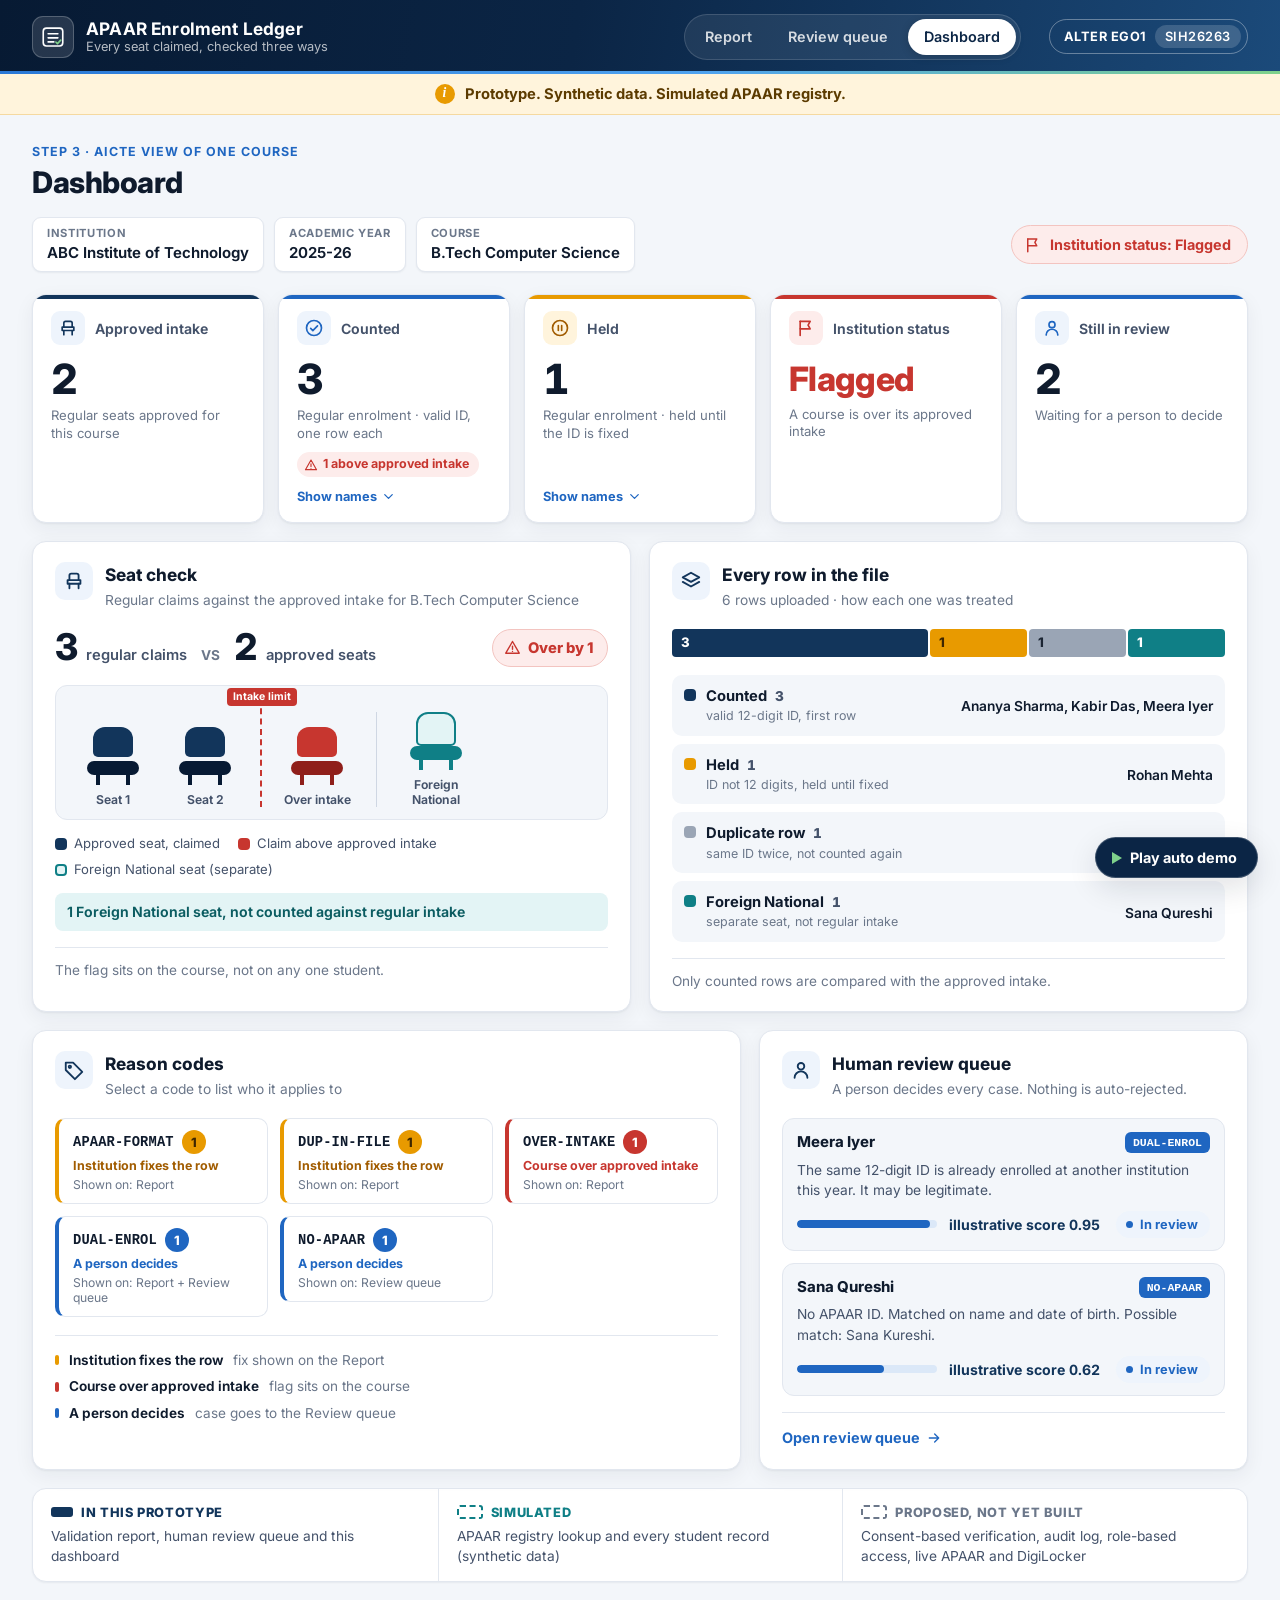
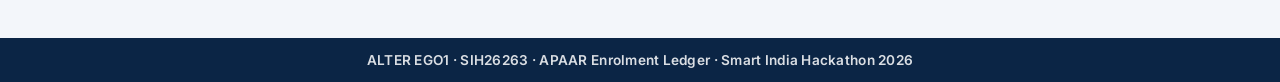
==== commit eb92ab13: "Report summary and grouping, new header stripe, tab icon and Inter font" ====
--- a/dashboard.html
+++ b/dashboard.html
@@ -4,6 +4,10 @@
   <meta charset="utf-8">
   <meta name="viewport" content="width=device-width, initial-scale=1">
   <title>Dashboard · APAAR Enrolment Ledger</title>
+  <link rel="icon" href="data:image/svg+xml,%3Csvg xmlns='http://www.w3.org/2000/svg' viewBox='0 0 32 32'%3E%3Crect width='32' height='32' rx='7' fill='%230b2545'/%3E%3Cpath d='M9 10h14M9 15h14M9 20h7' stroke='white' stroke-width='2.4' stroke-linecap='round' fill='none'/%3E%3Cpath d='M18.5 21.5l2.3 2.3 4.4-4.8' stroke='%237fd18b' stroke-width='2.4' stroke-linecap='round' stroke-linejoin='round' fill='none'/%3E%3C/svg%3E">
+  <link rel="preconnect" href="https://fonts.googleapis.com">
+  <link rel="preconnect" href="https://fonts.gstatic.com" crossorigin>
+  <link rel="stylesheet" href="https://fonts.googleapis.com/css2?family=Inter:wght@400..800&display=swap">
   <link rel="stylesheet" href="style.css">
 </head>
 <body data-page="dashboard">
--- a/style.css
+++ b/style.css
@@ -76,12 +76,11 @@
 }
 
 .topbar::after {
-  background: linear-gradient(90deg, #ff9933 0 33.3%, #ffffff 33.3% 66.6%, #138808 66.6% 100%);
+  background: linear-gradient(90deg, var(--blue-500) 0%, #4fa3f0 55%, #7fd18b 100%);
   bottom: 0;
   content: "";
   height: 3px;
   left: 0;
-  opacity: 0.9;
   position: absolute;
   right: 0;
 }
@@ -449,6 +448,59 @@
   content: "";
   height: 8px;
   width: 8px;
+}
+
+/* Report page: summary strip and groups */
+
+.stats.report-stats {
+  grid-template-columns: repeat(4, minmax(0, 1fr));
+  margin-bottom: 26px;
+}
+
+.report-stats .stat-value {
+  margin-top: 8px;
+}
+
+.group-head {
+  margin: 0 0 12px;
+}
+
+.group-title {
+  align-items: center;
+  display: flex;
+  font-size: 1.1rem;
+  font-weight: 750;
+  gap: 10px;
+  margin: 0;
+}
+
+.group-count {
+  align-items: center;
+  background: var(--navy-800);
+  border-radius: 999px;
+  color: #fff;
+  display: inline-flex;
+  font-size: 0.78rem;
+  font-weight: 800;
+  height: 22px;
+  justify-content: center;
+  min-width: 22px;
+  padding: 0 7px;
+}
+
+.group-sub {
+  color: var(--ink-3);
+  font-size: 0.88rem;
+  margin: 2px 0 0;
+}
+
+.card-grid-3 {
+  grid-template-columns: repeat(auto-fill, minmax(min(100%, 340px), 1fr));
+  margin-bottom: 26px;
+}
+
+.card-grid-course {
+  grid-template-columns: minmax(0, 1fr);
 }
 
 /* Illustrative score meter */
@@ -1639,6 +1691,9 @@
   .stats {
     grid-template-columns: repeat(3, minmax(0, 1fr));
   }
+  .stats.report-stats {
+    grid-template-columns: repeat(2, minmax(0, 1fr));
+  }
   .dash-grid,
   .dash-grid-b {
     grid-template-columns: minmax(0, 1fr);
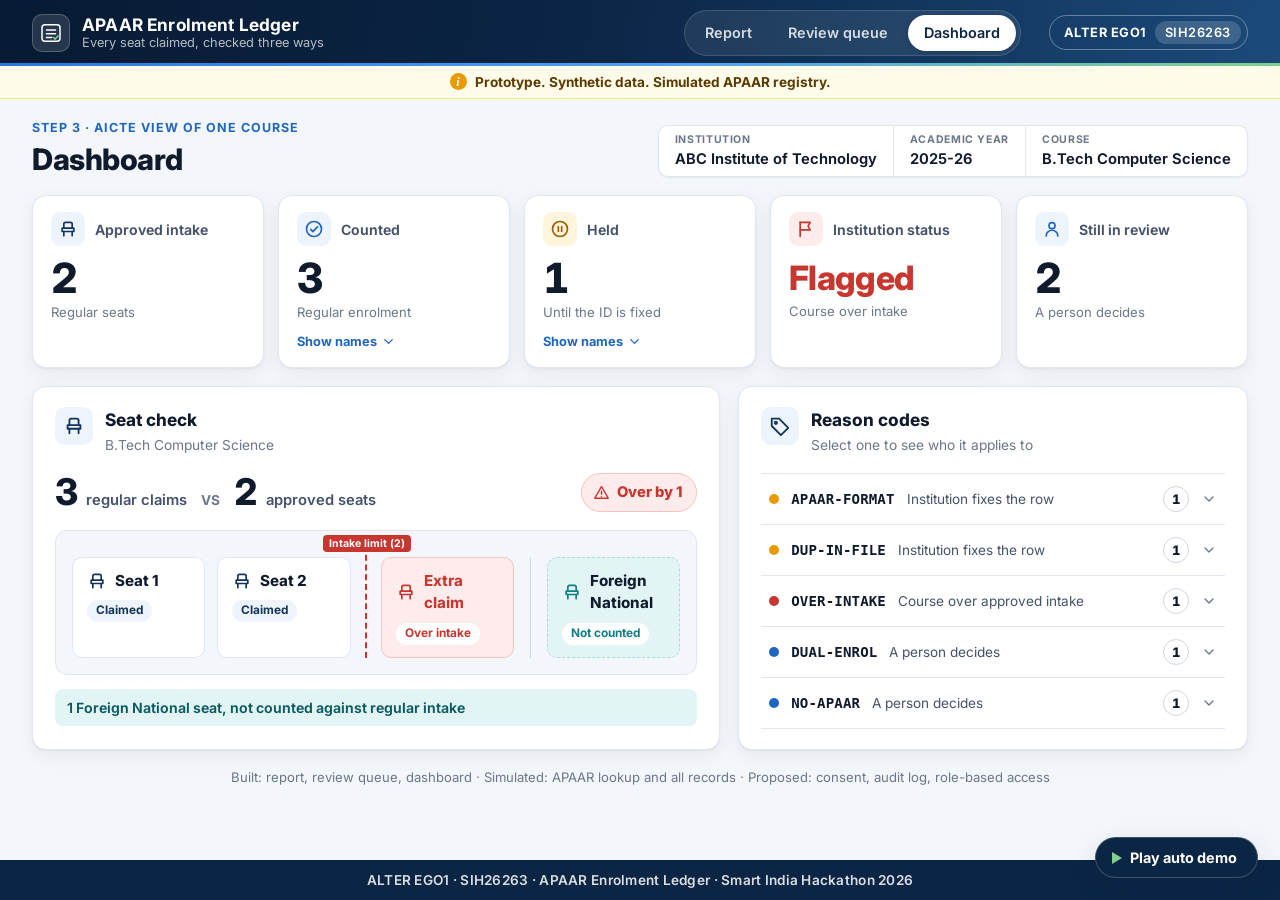
==== commit 14d7ac48: "Second design pass: compact header, unified cards, seat slots, flat reason list, review case sheets" ====
--- a/dashboard.html
+++ b/dashboard.html
@@ -30,9 +30,15 @@
   </header>
   <p class="banner">Prototype. Synthetic data. Simulated APAAR registry.</p>
   <main class="page">
-    <p class="eyebrow">Step 3 · AICTE view of one course</p>
-    <h1>Dashboard</h1>
+    <div class="page-head">
+      <div class="page-title">
+        <p class="eyebrow">Step 3 · AICTE view of one course</p>
+        <h1>Dashboard</h1>
+      </div>
+      <div id="context"></div>
+    </div>
     <div id="screen"></div>
+    <p class="scope-line">Built: report, review queue, dashboard · Simulated: APAAR lookup and all records · Proposed: consent, audit log, role-based access</p>
   </main>
   <footer class="site-footer">ALTER EGO1 · SIH26263 · APAAR Enrolment Ledger · Smart India Hackathon 2026</footer>
   <script src="data.js"></script>
--- a/style.css
+++ b/style.css
@@ -71,7 +71,7 @@
   display: flex;
   flex-wrap: wrap;
   gap: 12px 28px;
-  padding: 14px 32px;
+  padding: 10px 32px;
   position: relative;
 }
 
@@ -97,21 +97,21 @@
   align-items: center;
   background: rgba(255, 255, 255, 0.12);
   border: 1px solid rgba(255, 255, 255, 0.22);
-  border-radius: 11px;
+  border-radius: 10px;
   display: inline-flex;
-  height: 42px;
+  height: 38px;
   justify-content: center;
-  width: 42px;
+  width: 38px;
 }
 
 .brand-mark svg {
   fill: none;
-  height: 26px;
+  height: 24px;
   stroke: #fff;
   stroke-linecap: round;
   stroke-linejoin: round;
   stroke-width: 2;
-  width: 26px;
+  width: 24px;
 }
 
 .brand-mark svg path:last-child {
@@ -192,16 +192,16 @@
 
 .banner {
   align-items: center;
-  background: var(--amber-bg);
-  border-bottom: 1px solid var(--amber-line);
+  background: #fffbeb;
+  border-bottom: 1px solid #fde68a;
   color: #5c3b00;
   display: flex;
-  font-size: 0.92rem;
+  font-size: 0.85rem;
   font-weight: 700;
-  gap: 10px;
+  gap: 8px;
   justify-content: center;
   margin: 0;
-  padding: 9px 32px;
+  padding: 6px 32px;
 }
 
 .banner::before {
@@ -213,12 +213,12 @@
   display: inline-flex;
   flex: none;
   font-family: Georgia, serif;
-  font-size: 0.85rem;
+  font-size: 0.75rem;
   font-style: italic;
   font-weight: 700;
-  height: 20px;
+  height: 17px;
   justify-content: center;
-  width: 20px;
+  width: 17px;
 }
 
 /* ---------- Page ---------- */
@@ -227,8 +227,17 @@
   flex: 1;
   margin: 0 auto;
   max-width: 1320px;
-  padding: 28px 32px 56px;
+  padding: 20px 32px 28px;
   width: 100%;
+}
+
+.page-head {
+  align-items: flex-end;
+  display: flex;
+  flex-wrap: wrap;
+  gap: 12px 24px;
+  justify-content: space-between;
+  margin-bottom: 18px;
 }
 
 .eyebrow {
@@ -245,13 +254,13 @@
   font-weight: 800;
   letter-spacing: -0.015em;
   line-height: 1.2;
-  margin: 0 0 16px;
+  margin: 0;
 }
 
 .lede {
   color: var(--ink-2);
   font-size: 1rem;
-  margin: 0 0 18px;
+  margin: 0 0 16px;
 }
 
 .site-footer {
@@ -260,7 +269,7 @@
   font-size: 0.85rem;
   font-weight: 600;
   letter-spacing: 0.02em;
-  padding: 12px 32px;
+  padding: 10px 32px;
   text-align: center;
 }
 
@@ -279,70 +288,39 @@
   width: 100%;
 }
 
-/* ---------- Context bar ---------- */
+/* ---------- Context bar (sits on the title row) ---------- */
 
 .context {
-  align-items: stretch;
-  display: flex;
-  flex-wrap: wrap;
-  gap: 10px;
-  margin: 0 0 22px;
-}
-
-.context-item {
   background: var(--surface);
   border: 1px solid var(--line);
-  border-radius: var(--radius-sm);
+  border-radius: 10px;
   box-shadow: var(--shadow-sm);
   display: flex;
+  flex-wrap: wrap;
+}
+
+.context-item {
+  display: flex;
   flex-direction: column;
   margin: 0;
-  padding: 7px 14px;
+  padding: 6px 16px;
+}
+
+.context-item + .context-item {
+  border-left: 1px solid var(--line);
 }
 
 .context-label {
   color: var(--ink-3);
-  font-size: 0.7rem;
+  font-size: 0.66rem;
   font-weight: 700;
   letter-spacing: 0.06em;
   text-transform: uppercase;
 }
 
 .context-value {
+  font-size: 0.92rem;
   font-weight: 650;
-}
-
-.status-pill {
-  align-items: center;
-  align-self: center;
-  border-radius: 999px;
-  display: inline-flex;
-  font-size: 0.9rem;
-  font-weight: 700;
-  gap: 8px;
-  margin: 0 0 0 auto;
-  padding: 8px 16px 8px 12px;
-}
-
-.status-pill .icon {
-  height: 18px;
-  width: 18px;
-}
-
-.status-pill.is-flagged {
-  background: var(--red-bg);
-  border: 1px solid var(--red-line);
-  color: var(--red);
-}
-
-.status-pill.is-flagged .icon {
-  animation: wave 2.4s ease-in-out infinite;
-  transform-origin: 20% 90%;
-}
-
-.status-pill.is-clear {
-  background: var(--green-bg);
-  color: var(--green);
 }
 
 /* ---------- Cards (Report and Review queue) ---------- */
@@ -355,6 +333,9 @@
 
 .card {
   --accent: var(--amber-mark);
+  --badge-bg: var(--amber-bg);
+  --badge-ink: #8a4f00;
+  --badge-line: var(--amber-line);
   animation: rise 0.45s ease backwards;
   animation-delay: calc(var(--i, 0) * 70ms);
   background: var(--surface);
@@ -379,10 +360,16 @@
 
 .card[data-kind="seat"] {
   --accent: var(--red);
+  --badge-bg: var(--red-bg);
+  --badge-ink: #a52a24;
+  --badge-line: var(--red-line);
 }
 
 .card[data-kind="person"] {
   --accent: var(--blue-500);
+  --badge-bg: var(--blue-50);
+  --badge-ink: var(--blue-600);
+  --badge-line: var(--blue-100);
 }
 
 .card p {
@@ -394,25 +381,19 @@
   font-weight: 750;
 }
 
+/* Reason badge: tinted in the same colour as the card's accent bar. */
 .card .reason {
-  background: var(--navy-900);
+  background: var(--badge-bg);
+  border: 1px solid var(--badge-line);
   border-radius: 6px;
-  color: #fff;
+  color: var(--badge-ink);
   display: inline-block;
   font-family: var(--mono);
   font-size: 0.74rem;
   font-weight: 700;
   letter-spacing: 0.02em;
   margin-top: 6px;
-  padding: 3px 9px;
-}
-
-.card[data-kind="seat"] .reason {
-  background: var(--red);
-}
-
-.card[data-kind="person"] .reason {
-  background: var(--blue-600);
+  padding: 2px 8px;
 }
 
 .card .message {
@@ -429,46 +410,57 @@
 }
 
 .card .fix {
-  margin-top: 10px;
+  margin-top: 12px;
 }
 
 .card .held {
   align-items: center;
+  background: var(--amber-bg);
+  border-radius: 999px;
   color: var(--amber);
-  display: flex;
-  font-size: 0.9rem;
-  font-weight: 600;
+  display: inline-flex;
+  font-size: 0.84rem;
+  font-weight: 650;
   gap: 6px;
   margin-top: 10px;
+  padding: 3px 11px 3px 9px;
 }
 
 .held::before {
   background: var(--amber-mark);
   border-radius: 50%;
   content: "";
-  height: 8px;
-  width: 8px;
+  height: 7px;
+  width: 7px;
 }
 
 /* Report page: summary strip and groups */
 
 .stats.report-stats {
   grid-template-columns: repeat(4, minmax(0, 1fr));
-  margin-bottom: 26px;
+  margin-bottom: 22px;
+}
+
+.report-stats .stat {
+  align-items: center;
+  flex-direction: row;
+  justify-content: space-between;
+  padding: 14px 18px;
 }
 
 .report-stats .stat-value {
-  margin-top: 8px;
+  font-size: 2rem;
+  margin: 0;
 }
 
 .group-head {
-  margin: 0 0 12px;
+  margin: 0 0 10px;
 }
 
 .group-title {
   align-items: center;
   display: flex;
-  font-size: 1.1rem;
+  font-size: 1.05rem;
   font-weight: 750;
   gap: 10px;
   margin: 0;
@@ -490,34 +482,96 @@
 
 .group-sub {
   color: var(--ink-3);
-  font-size: 0.88rem;
+  font-size: 0.86rem;
   margin: 2px 0 0;
 }
 
+/* Row cards: equal height, fix box pinned to the bottom so all three line up. */
 .card-grid-3 {
   grid-template-columns: repeat(auto-fill, minmax(min(100%, 340px), 1fr));
-  margin-bottom: 26px;
-}
-
+  margin-bottom: 22px;
+}
+
+.card-grid-3 .card {
+  display: flex;
+  flex-direction: column;
+}
+
+.card-grid-3 .card .reason,
+.card-grid-3 .card .held {
+  align-self: flex-start;
+}
+
+.card-grid-3 .card .message {
+  margin-bottom: 12px;
+}
+
+.card-grid-3 .card .held {
+  margin: 0 0 12px;
+}
+
+.card-grid-3 .card .fix {
+  margin-top: auto;
+}
+
+/* Course card: problem on the left, fix on the right. */
 .card-grid-course {
   grid-template-columns: minmax(0, 1fr);
 }
 
-/* Illustrative score meter */
+.card-grid-course .card {
+  align-items: center;
+  column-gap: 32px;
+  display: grid;
+  grid-template-columns: minmax(0, 1.15fr) minmax(0, 1fr);
+}
+
+.card-grid-course .card > p {
+  grid-column: 1;
+}
+
+.card-grid-course .card .reason {
+  justify-self: start;
+}
+
+.card-grid-course .card .fix {
+  grid-column: 2;
+  grid-row: 1 / span 3;
+  margin-top: 0;
+  padding: 12px 14px;
+}
+
+/* Illustrative score: label left, number right, full-width meter below. */
 
 .score-meter {
-  align-items: center;
-  display: flex;
-  gap: 12px;
-  margin-top: 12px;
+  margin-top: 14px;
+}
+
+.score-row {
+  align-items: baseline;
+  display: flex;
+  justify-content: space-between;
+  margin-bottom: 6px;
+}
+
+.score-label {
+  color: var(--ink-2);
+  font-size: 0.85rem;
+  font-weight: 600;
+}
+
+.score-value {
+  color: var(--navy-800);
+  font-size: 1.15rem;
+  font-variant-numeric: tabular-nums;
+  font-weight: 800;
 }
 
 .score-track {
   background: var(--blue-100);
   border-radius: 999px;
-  flex: 1;
+  display: block;
   height: 8px;
-  max-width: 220px;
   overflow: hidden;
 }
 
@@ -530,29 +584,18 @@
   transform-origin: left center;
 }
 
-.score {
-  color: var(--navy-800);
-  font-size: 0.88rem;
-  font-variant-numeric: tabular-nums;
-  font-weight: 700;
-  white-space: nowrap;
-}
-
 .decision {
   align-items: center;
   background: var(--blue-50);
   border-radius: 999px;
   color: var(--blue-600);
   display: inline-flex;
+  flex: none;
   font-size: 0.8rem;
   font-weight: 700;
   gap: 7px;
   padding: 4px 12px 4px 10px;
   transition: background 0.2s ease, color 0.2s ease;
-}
-
-.card .decision {
-  margin-top: 12px;
 }
 
 .decision::before {
@@ -581,11 +624,36 @@
   animation: none;
 }
 
+/* Review cards: name and status on one row, evidence box, score, buttons. */
+
+.card-head {
+  align-items: center;
+  display: flex;
+  gap: 12px;
+  justify-content: space-between;
+}
+
+.review-grid .card {
+  display: flex;
+  flex-direction: column;
+}
+
+.review-grid .card .reason {
+  align-self: flex-start;
+}
+
+.card .evidence {
+  background: var(--bg);
+  border-radius: 8px;
+  flex: 1;
+  padding: 12px 14px;
+}
+
 .actions {
   border-top: 1px solid var(--line);
   display: flex;
   gap: 10px;
-  margin-top: 14px;
+  margin-top: 16px;
   padding-top: 14px;
 }
 
@@ -658,16 +726,6 @@
   text-align: left;
 }
 
-.stat::before {
-  background: var(--tone);
-  content: "";
-  height: 4px;
-  left: 0;
-  position: absolute;
-  right: 0;
-  top: 0;
-}
-
 .tone-navy { --tone: var(--navy-800); --tone-bg: var(--blue-50); }
 .tone-blue { --tone: var(--blue-600); --tone-bg: var(--blue-50); }
 .tone-amber { --tone: var(--amber-mark); --tone-bg: var(--amber-bg); }
@@ -716,7 +774,7 @@
   font-weight: 800;
   letter-spacing: -0.02em;
   line-height: 1.1;
-  margin: 12px 0 4px;
+  margin: 10px 0 2px;
 }
 
 .stat-value.flagged {
@@ -729,24 +787,6 @@
   color: var(--ink-3);
   font-size: 0.82rem;
   line-height: 1.35;
-}
-
-.stat-delta {
-  align-items: center;
-  background: var(--red-bg);
-  border-radius: 999px;
-  color: var(--red);
-  display: inline-flex;
-  font-size: 0.78rem;
-  font-weight: 700;
-  gap: 5px;
-  margin-top: 10px;
-  padding: 3px 10px 3px 7px;
-}
-
-.stat-delta .icon {
-  height: 14px;
-  width: 14px;
 }
 
 .stat-hint {
@@ -756,7 +796,6 @@
   font-size: 0.8rem;
   font-weight: 700;
   gap: 4px;
-  margin-top: auto;
   padding-top: 10px;
 }
 
@@ -806,12 +845,15 @@
 .dash-grid {
   display: grid;
   gap: 18px;
-  grid-template-columns: minmax(0, 1fr) minmax(0, 1fr);
+  grid-template-columns: minmax(0, 1.35fr) minmax(0, 1fr);
   margin-bottom: 18px;
 }
 
-.dash-grid-b {
-  grid-template-columns: minmax(0, 1.45fr) minmax(0, 1fr);
+.scope-line {
+  color: var(--ink-3);
+  font-size: 0.82rem;
+  margin: 18px 0 0;
+  text-align: center;
 }
 
 .panel {
@@ -851,37 +893,6 @@
   margin: 2px 0 0;
 }
 
-.panel-foot {
-  border-top: 1px solid var(--line);
-  color: var(--ink-3);
-  font-size: 0.85rem;
-  margin: 16px 0 0;
-  padding-top: 12px;
-}
-
-.panel-link {
-  align-items: center;
-  border-top: 1px solid var(--line);
-  color: var(--blue-600);
-  display: flex;
-  font-size: 0.9rem;
-  font-weight: 700;
-  gap: 6px;
-  margin-top: 16px;
-  padding-top: 14px;
-  text-decoration: none;
-}
-
-.panel-link .icon {
-  height: 16px;
-  transition: transform 0.15s ease;
-  width: 16px;
-}
-
-.panel-link:hover .icon {
-  transform: translateX(3px);
-}
-
 /* Seat check (CSS-only seats) */
 
 .seat-hero {
@@ -951,98 +962,95 @@
 }
 
 .seat-bar {
-  align-items: flex-end;
+  align-items: stretch;
   background: var(--bg);
   border: 1px solid var(--line);
   border-radius: 12px;
   display: flex;
-  flex-wrap: wrap;
-  gap: 14px;
-  padding: 26px 18px 12px;
+  gap: 12px;
+  padding: 26px 16px 16px;
 }
 
 .seat-slot {
-  align-items: center;
+  --slot: var(--navy-800);
+  --slot-bg: var(--surface);
+  --slot-line: var(--line);
+  --tag-bg: var(--blue-50);
   animation: seat-in 0.5s cubic-bezier(0.2, 0.8, 0.3, 1.3) backwards;
   animation-delay: calc(0.35s + var(--i, 0) * 130ms);
-  display: flex;
+  background: var(--slot-bg);
+  border: 1px solid var(--slot-line);
+  border-radius: 10px;
+  display: flex;
+  flex: 1 1 0;
   flex-direction: column;
   gap: 8px;
-  width: 78px;
-}
-
-.seat {
-  --seat: var(--navy-800);
-  --seat-dark: var(--navy-950);
-  background:
-    linear-gradient(var(--seat-dark), var(--seat-dark)) 9px 100% / 4px 12px no-repeat,
-    linear-gradient(var(--seat-dark), var(--seat-dark)) calc(100% - 9px) 100% / 4px 12px no-repeat;
-  display: block;
-  height: 58px;
-  position: relative;
-  width: 52px;
-}
-
-/* Backrest */
-.seat::before {
-  background: var(--seat);
-  border-radius: 12px 12px 5px 5px;
-  content: "";
-  height: 30px;
-  left: 6px;
-  position: absolute;
-  right: 6px;
-  top: 0;
-}
-
-/* Cushion */
-.seat::after {
-  background: var(--seat-dark);
-  border-radius: 7px;
-  bottom: 10px;
-  content: "";
-  height: 14px;
-  left: 0;
-  position: absolute;
-  right: 0;
-}
-
-.seat-empty {
-  --seat: transparent;
-  --seat-dark: transparent;
-  background: none;
-  border-radius: 10px;
-  outline: 2px dashed var(--line-2);
-  outline-offset: -2px;
-}
-
-.seat-over {
-  --seat: var(--red);
-  --seat-dark: #8f1f1a;
-  animation: alarm 1.8s ease-in-out 1.2s infinite;
-}
-
-.seat-fn {
-  --seat: var(--teal-bg);
-  --seat-dark: var(--teal);
-}
-
-.seat-fn::before {
-  border: 2px solid var(--teal);
-}
-
-.seat-caption {
-  color: var(--ink-2);
-  font-size: 0.76rem;
-  font-weight: 650;
-  line-height: 1.2;
-  text-align: center;
+  min-width: 0;
+  padding: 12px 14px;
+}
+
+.slot-head {
+  align-items: center;
+  display: flex;
+  gap: 8px;
+}
+
+.slot-icon {
+  color: var(--slot);
+  height: 20px;
+  width: 20px;
+}
+
+.slot-title {
+  font-size: 0.95rem;
+  font-weight: 750;
+}
+
+.slot-tag {
+  align-self: flex-start;
+  background: var(--tag-bg);
+  border-radius: 999px;
+  color: var(--slot);
+  font-size: 0.74rem;
+  font-weight: 700;
+  padding: 2px 9px;
+  white-space: nowrap;
+}
+
+.slot-empty {
+  --slot: var(--ink-3);
+  --slot-bg: transparent;
+  --slot-line: var(--line-2);
+  --tag-bg: var(--surface);
+  border-style: dashed;
+}
+
+.slot-over {
+  --slot: var(--red);
+  --slot-bg: var(--red-bg);
+  --slot-line: var(--red-line);
+  --tag-bg: var(--surface);
+  animation: seat-in 0.5s cubic-bezier(0.2, 0.8, 0.3, 1.3) backwards, ring 2s ease-in-out infinite;
+  animation-delay: calc(0.35s + var(--i, 0) * 130ms), 1.4s;
+}
+
+.slot-over .slot-title {
+  color: var(--red);
+}
+
+.slot-fn {
+  --slot: var(--teal);
+  --slot-bg: var(--teal-bg);
+  --slot-line: #a9dcdf;
+  --tag-bg: var(--surface);
+  border-style: dashed;
 }
 
 .seat-limit {
   align-self: stretch;
   border-left: 2px dashed var(--red);
-  margin: -14px 2px 0;
+  flex: none;
+  margin: -12px 2px 0;
   position: relative;
 }
 
@@ -1050,7 +1058,7 @@
   background: var(--red);
   border-radius: 4px;
   color: #fff;
-  content: "Intake limit";
+  content: attr(data-label);
   font-size: 0.66rem;
   font-weight: 700;
   left: 50%;
@@ -1064,52 +1072,9 @@
 .seat-divider {
   align-self: stretch;
   background: var(--line-2);
-  margin: 0 6px;
+  flex: none;
+  margin: 0 4px;
   width: 1px;
-}
-
-.legend {
-  display: flex;
-  flex-wrap: wrap;
-  gap: 6px 18px;
-  list-style: none;
-  margin: 14px 0 0;
-  padding: 0;
-}
-
-.legend li {
-  align-items: center;
-  color: var(--ink-2);
-  display: flex;
-  font-size: 0.82rem;
-  gap: 7px;
-}
-
-.swatch {
-  border-radius: 4px;
-  display: inline-block;
-  flex: none;
-  height: 12px;
-  width: 12px;
-}
-
-.legend .swatch {
-  animation: none;
-  background: var(--navy-800);
-}
-
-.legend .swatch::before,
-.legend .swatch::after {
-  display: none;
-}
-
-.legend .swatch.seat-over {
-  background: var(--red);
-}
-
-.legend .swatch.seat-fn {
-  background: var(--teal-bg);
-  border: 2px solid var(--teal);
 }
 
 .seat-note {
@@ -1122,239 +1087,109 @@
   padding: 8px 12px;
 }
 
-/* Every row in the file: tall segmented bar */
-
-.segbar {
-  animation: grow 0.9s cubic-bezier(0.2, 0.7, 0.2, 1) 0.45s backwards;
-  display: flex;
-  gap: 2px;
-  height: 28px;
-  transform-origin: left center;
-}
-
-.seg {
-  align-items: center;
-  border-radius: 4px;
-  color: #fff;
-  cursor: default;
-  display: flex;
-  flex-basis: 0;
-  font-size: 0.82rem;
-  font-weight: 800;
-  min-width: 26px;
-  padding: 0 9px;
-  position: relative;
-  transition: filter 0.15s ease;
-}
-
-.seg:hover {
-  filter: brightness(1.08);
-}
-
-.seg[data-tip]:hover::after {
-  background: var(--navy-950);
-  border-radius: 7px;
-  bottom: calc(100% + 8px);
-  box-shadow: var(--shadow-lg);
-  color: #fff;
-  content: attr(data-tip);
-  font-size: 0.8rem;
-  font-weight: 600;
-  left: 0;
-  padding: 6px 10px;
-  position: absolute;
-  white-space: nowrap;
-  z-index: 5;
-}
-
-.seg-counted { background: var(--navy-800); }
-.seg-held { background: var(--amber-mark); color: #3d2600; }
-.seg-duplicate { background: var(--gray-mark); color: #1b2533; }
-.seg-fn { background: var(--teal); }
-.seg-other { background: #6250d6; }
-
-.seg-legend {
-  display: grid;
-  gap: 8px;
-  grid-template-columns: minmax(0, 1fr);
-  list-style: none;
-  margin: 18px 0 0;
-  padding: 0;
-}
-
-.seg-item {
-  align-items: flex-start;
-  background: var(--bg);
-  border-radius: 10px;
-  display: flex;
-  gap: 10px;
-  padding: 10px 12px;
-}
-
-.seg-item .swatch {
-  margin-top: 4px;
-}
-
-.seg-text {
-  display: grid;
-  gap: 0 14px;
-  grid-template-columns: minmax(150px, auto) 1fr;
-  min-width: 0;
-  width: 100%;
-}
-
-.seg-head {
-  grid-column: 1;
-}
-
-.seg-detail {
-  grid-column: 1;
-}
-
-.seg-names {
-  align-self: center;
-  grid-column: 2;
-  grid-row: 1 / span 2;
-  text-align: right;
-}
-
-.seg-head {
-  align-items: baseline;
-  display: flex;
-  gap: 8px;
-}
-
-.seg-head strong {
-  font-size: 0.92rem;
-}
-
-.seg-count {
-  color: var(--ink-2);
-  font-size: 0.85rem;
-  font-variant-numeric: tabular-nums;
-  font-weight: 800;
-}
-
-.seg-detail {
-  color: var(--ink-3);
-  font-size: 0.78rem;
-}
-
-.seg-names {
-  color: var(--ink);
-  font-size: 0.86rem;
-  font-weight: 600;
-  margin-top: 3px;
-}
-
-/* Reason code chips */
+/* Reason codes: a flush list with dividers (no cards inside the card) */
 
 .chips {
-  display: grid;
-  gap: 12px;
-  grid-template-columns: repeat(auto-fill, minmax(210px, 1fr));
+  border-top: 1px solid var(--line);
   margin: 0;
 }
 
 .chip-block {
   --kind: var(--amber-mark);
-  --kind-ink: var(--amber);
   --kind-bg: var(--amber-bg);
   animation: rise 0.45s ease backwards;
   animation-delay: calc(0.4s + var(--i, 0) * 60ms);
-  display: flex;
-  flex-direction: column;
-  gap: 8px;
+  border-bottom: 1px solid var(--line);
 }
 
 .chip-block.kind-seat {
   --kind: var(--red);
-  --kind-ink: var(--red);
   --kind-bg: var(--red-bg);
 }
 
 .chip-block.kind-person {
   --kind: var(--blue-600);
-  --kind-ink: var(--blue-600);
   --kind-bg: var(--blue-50);
 }
 
 .chip {
-  background: var(--surface);
-  border: 1px solid var(--line);
-  border-left: 4px solid var(--kind);
-  border-radius: 10px;
+  align-items: center;
+  background: none;
+  border: 0;
+  border-radius: 0;
   color: var(--ink);
   cursor: pointer;
-  display: flex;
-  flex-direction: column;
-  gap: 4px;
-  margin: 0;
-  padding: 11px 14px;
+  display: grid;
+  gap: 12px;
+  grid-template-columns: 10px auto minmax(0, 1fr) auto 16px;
+  margin: 0;
+  padding: 12px 8px;
   text-align: left;
-  transition: box-shadow 0.15s ease, transform 0.15s ease, background 0.15s ease;
+  transition: background 0.15s ease;
   width: 100%;
 }
 
 .chip:hover {
-  box-shadow: var(--shadow-lg);
-  transform: translateY(-2px);
+  background: var(--bg);
 }
 
 .chip[aria-expanded="true"] {
   background: var(--kind-bg);
 }
 
-.chip-top {
-  align-items: center;
-  display: flex;
-  gap: 8px;
-  justify-content: space-between;
+.chip-dot {
+  background: var(--kind);
+  border-radius: 50%;
+  height: 10px;
+  width: 10px;
 }
 
 .chip-code {
   font-family: var(--mono);
-  font-size: 0.86rem;
+  font-size: 0.88rem;
   font-weight: 800;
   letter-spacing: 0.01em;
 }
 
+.chip-kind {
+  color: var(--ink-2);
+  font-size: 0.85rem;
+}
+
 .chip-count {
   align-items: center;
-  background: var(--kind);
+  background: var(--surface);
+  border: 1px solid var(--line-2);
   border-radius: 999px;
-  color: #fff;
+  color: var(--ink);
   display: inline-flex;
-  font-size: 0.8rem;
+  font-size: 0.82rem;
+  font-variant-numeric: tabular-nums;
   font-weight: 800;
-  height: 24px;
+  height: 26px;
   justify-content: center;
-  min-width: 24px;
-  padding: 0 7px;
-}
-
-.kind-data .chip-count {
-  color: #3d2600;
-}
-
-.chip-kind {
-  color: var(--kind-ink);
-  font-size: 0.78rem;
-  font-weight: 700;
-}
-
-.chip-where {
+  min-width: 26px;
+  padding: 0 8px;
+}
+
+.chip-chevron {
   color: var(--ink-3);
-  font-size: 0.76rem;
+  height: 16px;
+  transition: transform 0.2s ease;
+  width: 16px;
+}
+
+.chip[aria-expanded="true"] .chip-chevron {
+  transform: rotate(180deg);
 }
 
 .chip-detail {
   animation: rise 0.25s ease backwards;
-  background: var(--surface);
-  border: 1px solid var(--line);
-  border-radius: 10px;
-  box-shadow: var(--shadow-sm);
+  background: var(--bg);
+  border-left: 3px solid var(--kind);
+  border-radius: 0 8px 8px 0;
   font-size: 0.88rem;
+  margin: 0 8px 12px 30px;
   padding: 10px 14px;
 }
 
@@ -1374,157 +1209,6 @@
 
 .chip-detail .message {
   margin: 6px 0 0;
-}
-
-.chip-detail .fix {
-  margin: 8px 0 0;
-}
-
-.kind-legend {
-  border-top: 1px solid var(--line);
-  display: flex;
-  flex-direction: column;
-  gap: 6px;
-  list-style: none;
-  margin: 18px 0 0;
-  padding: 14px 0 0;
-}
-
-.kind-legend li {
-  align-items: center;
-  color: var(--ink-3);
-  display: flex;
-  flex-wrap: wrap;
-  font-size: 0.85rem;
-  gap: 4px 10px;
-}
-
-.kind-legend strong {
-  color: var(--ink);
-  font-weight: 650;
-}
-
-.kind-dot {
-  background: var(--amber-mark);
-  border-radius: 3px;
-  height: 10px;
-  width: 4px;
-}
-
-.kind-legend .kind-seat .kind-dot { background: var(--red); }
-.kind-legend .kind-person .kind-dot { background: var(--blue-600); }
-
-/* Review queue summary on the dashboard */
-
-.queue {
-  display: flex;
-  flex-direction: column;
-  gap: 12px;
-  list-style: none;
-  margin: 0;
-  padding: 0;
-}
-
-.queue-item {
-  background: var(--bg);
-  border: 1px solid var(--line);
-  border-radius: 12px;
-  padding: 12px 14px;
-}
-
-.queue-head {
-  align-items: center;
-  display: flex;
-  flex-wrap: wrap;
-  gap: 8px;
-  justify-content: space-between;
-}
-
-.queue-name {
-  font-weight: 750;
-}
-
-.code-tag {
-  background: var(--blue-600);
-  border-radius: 6px;
-  color: #fff;
-  font-family: var(--mono);
-  font-size: 0.72rem;
-  font-weight: 700;
-  padding: 2px 8px;
-}
-
-.queue-note {
-  color: var(--ink-2);
-  font-size: 0.86rem;
-  margin: 6px 0 0;
-}
-
-.queue-foot {
-  align-items: center;
-  display: flex;
-  flex-wrap: wrap;
-  gap: 8px 16px;
-  justify-content: space-between;
-  margin-top: 10px;
-}
-
-.queue-foot .score-meter {
-  flex: 1;
-  margin: 0;
-}
-
-/* Prototype scope strip */
-
-.scope {
-  animation: rise 0.55s ease 0.5s backwards;
-  background: var(--surface);
-  border: 1px solid var(--line);
-  border-radius: var(--radius);
-  box-shadow: var(--shadow-sm);
-  display: grid;
-  grid-template-columns: repeat(3, minmax(0, 1fr));
-  overflow: hidden;
-}
-
-.scope-col {
-  border-left: 1px solid var(--line);
-  padding: 14px 18px;
-}
-
-.scope-col:first-child {
-  border-left: none;
-}
-
-.scope-title {
-  align-items: center;
-  display: flex;
-  font-size: 0.8rem;
-  font-weight: 800;
-  gap: 8px;
-  letter-spacing: 0.05em;
-  margin: 0 0 4px;
-  text-transform: uppercase;
-}
-
-.scope-title::before {
-  border-radius: 3px;
-  content: "";
-  height: 10px;
-  width: 22px;
-}
-
-.is-built .scope-title { color: var(--navy-800); }
-.is-built .scope-title::before { background: var(--navy-800); }
-.is-sim .scope-title { color: var(--teal); }
-.is-sim .scope-title::before { border: 2px dashed var(--teal); }
-.is-proposed .scope-title { color: var(--ink-3); }
-.is-proposed .scope-title::before { border: 2px dashed var(--ink-3); }
-
-.scope-text {
-  color: var(--ink-2);
-  font-size: 0.86rem;
-  margin: 0;
 }
 
 /* ---------- Auto demo (demo.js) ---------- */
@@ -1649,9 +1333,9 @@
   to { opacity: 1; transform: none; }
 }
 
-@keyframes alarm {
-  0%, 100% { filter: none; transform: none; }
-  50% { filter: drop-shadow(0 0 10px rgba(199, 54, 47, 0.55)); transform: translateY(-2px); }
+@keyframes ring {
+  0%, 100% { box-shadow: 0 0 0 0 rgba(199, 54, 47, 0); }
+  50% { box-shadow: 0 0 0 5px rgba(199, 54, 47, 0.16); }
 }
 
 @keyframes pulse {
@@ -1694,8 +1378,7 @@
   .stats.report-stats {
     grid-template-columns: repeat(2, minmax(0, 1fr));
   }
-  .dash-grid,
-  .dash-grid-b {
+  .dash-grid {
     grid-template-columns: minmax(0, 1fr);
   }
 }
@@ -1725,34 +1408,15 @@
   .stats {
     grid-template-columns: repeat(2, minmax(0, 1fr));
   }
-  .status-pill {
-    margin-left: 0;
-  }
   .seat-bar {
-    gap: 8px;
-    padding: 26px 10px 12px;
+    flex-wrap: wrap;
   }
   .seat-slot {
-    width: 62px;
+    flex-basis: 40%;
   }
-  .seg-text {
-    grid-template-columns: minmax(0, 1fr);
-  }
-  .seg-names {
-    grid-column: 1;
-    grid-row: auto;
-    text-align: left;
-  }
-  .seg-legend,
-  .scope {
-    grid-template-columns: minmax(0, 1fr);
-  }
-  .scope-col {
-    border-left: none;
-    border-top: 1px solid var(--line);
-  }
-  .scope-col:first-child {
-    border-top: none;
+  .seat-limit,
+  .seat-divider {
+    display: none;
   }
   .demo-caption {
     font-size: 1rem;
